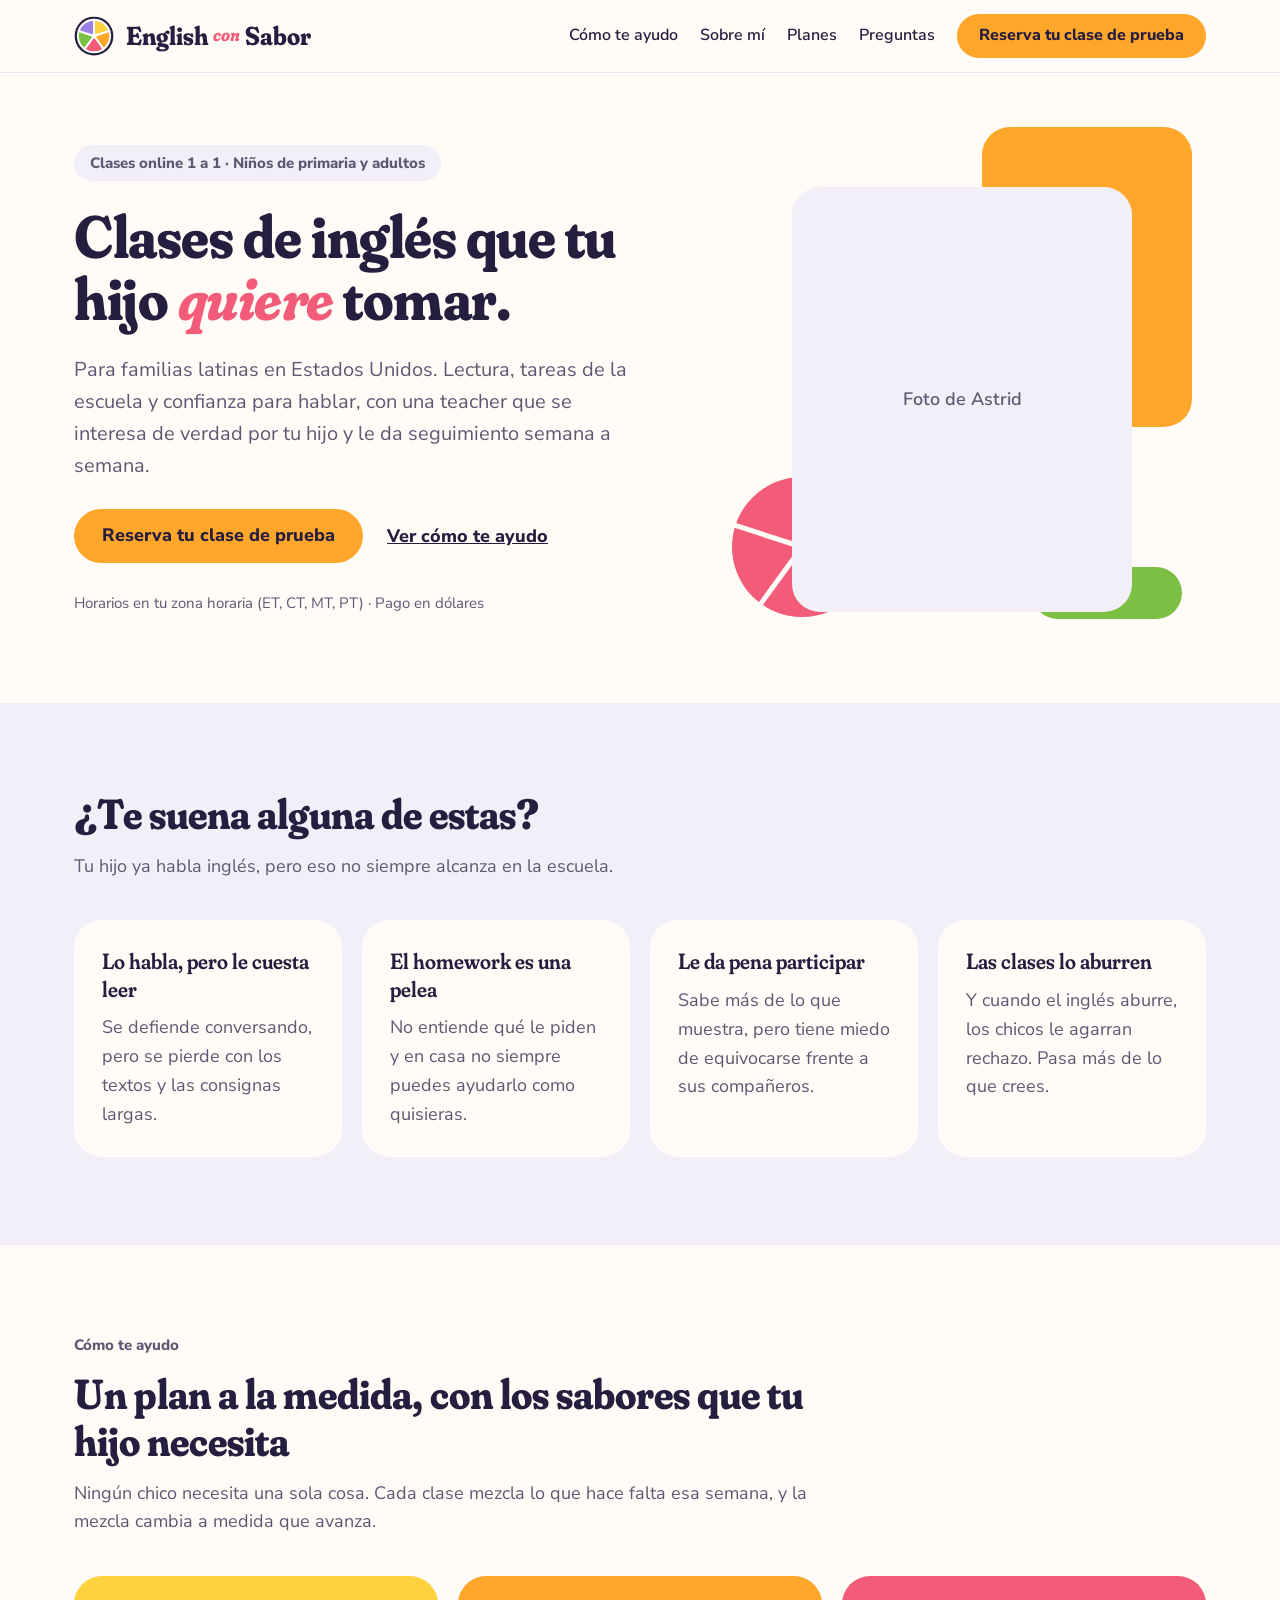
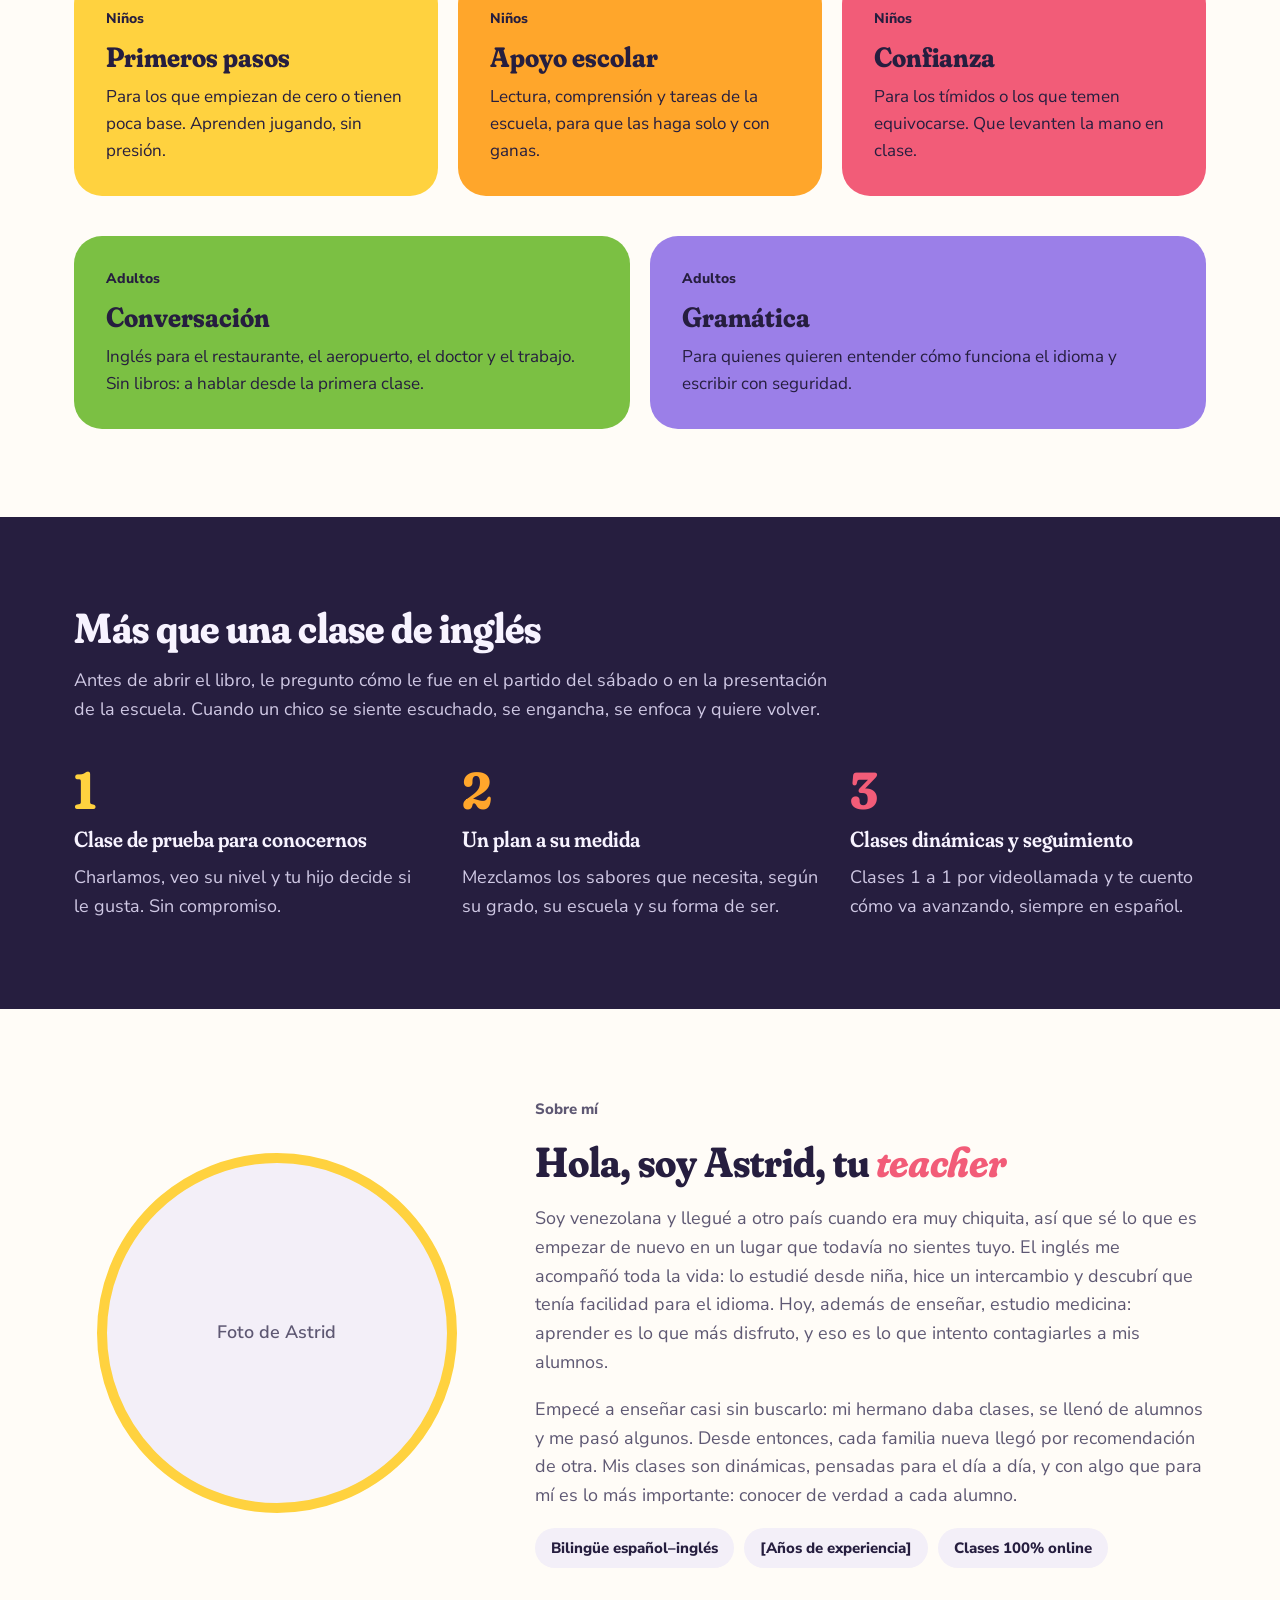
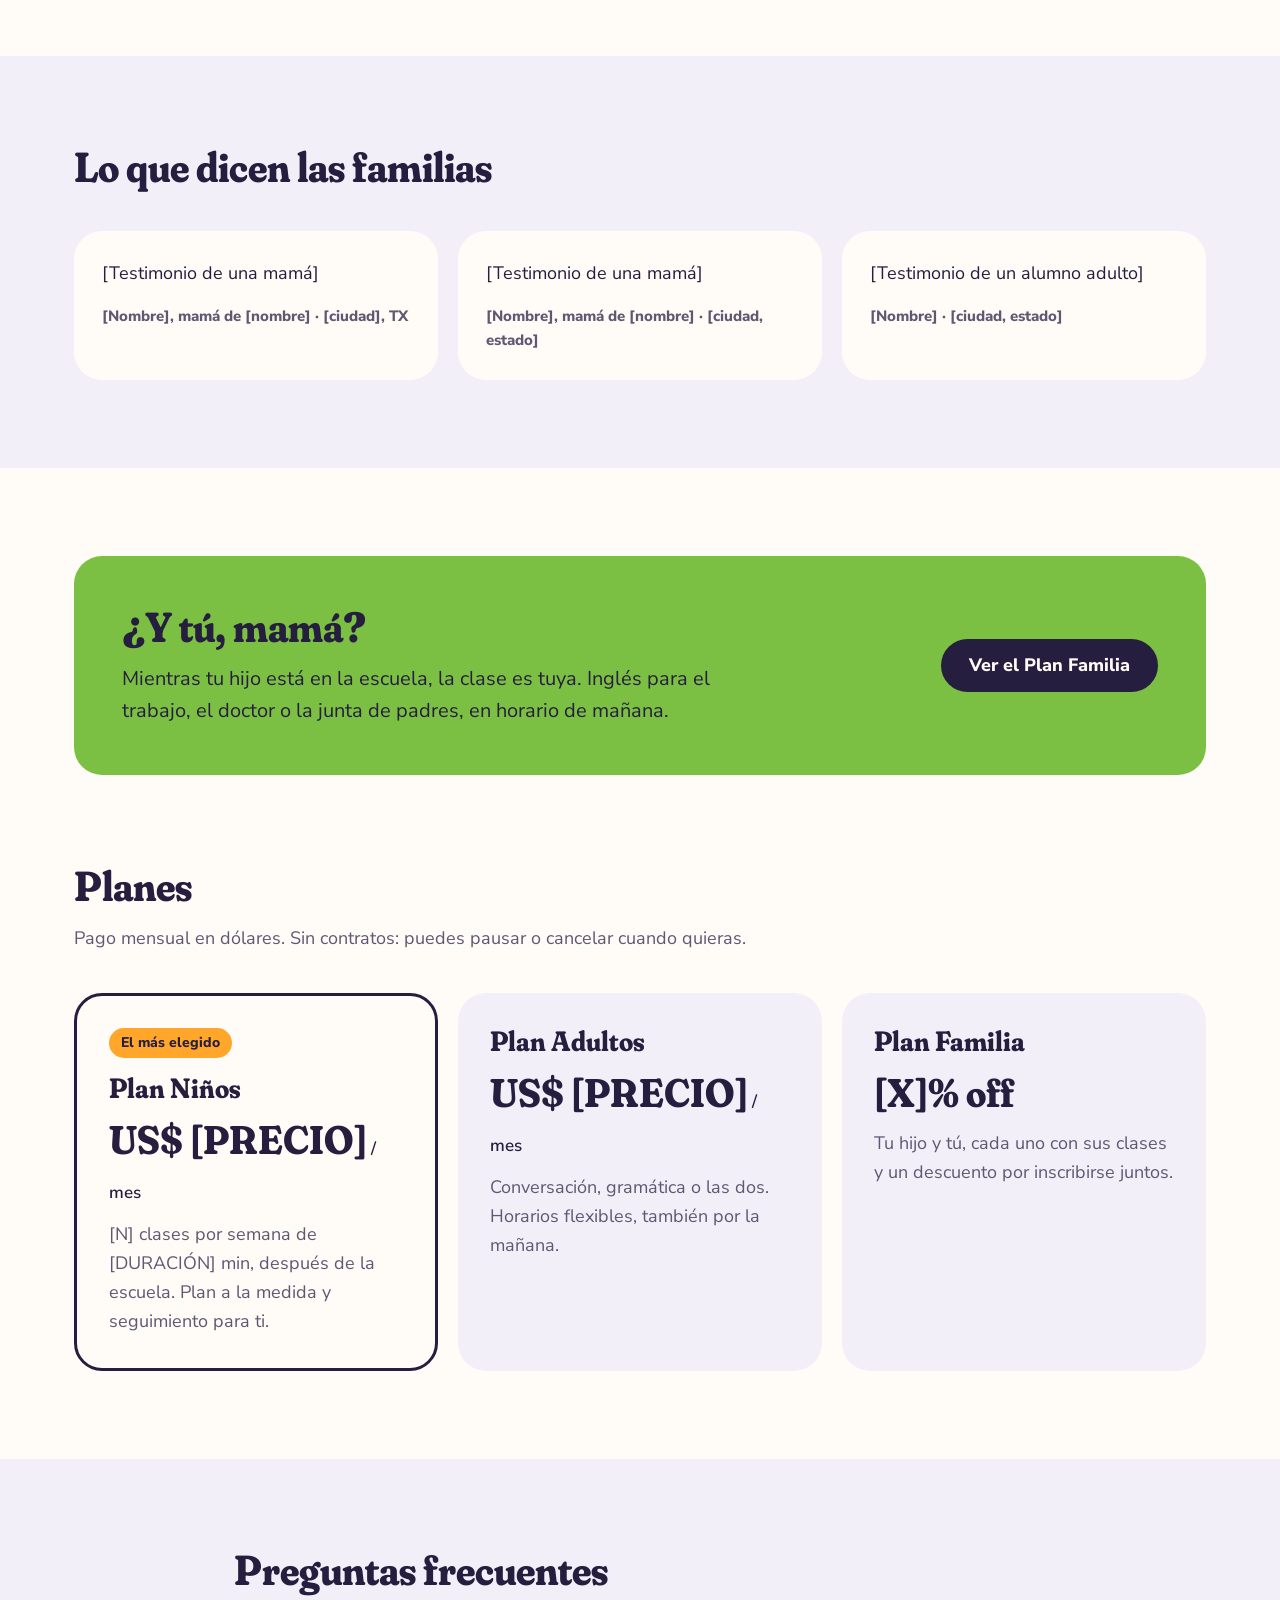
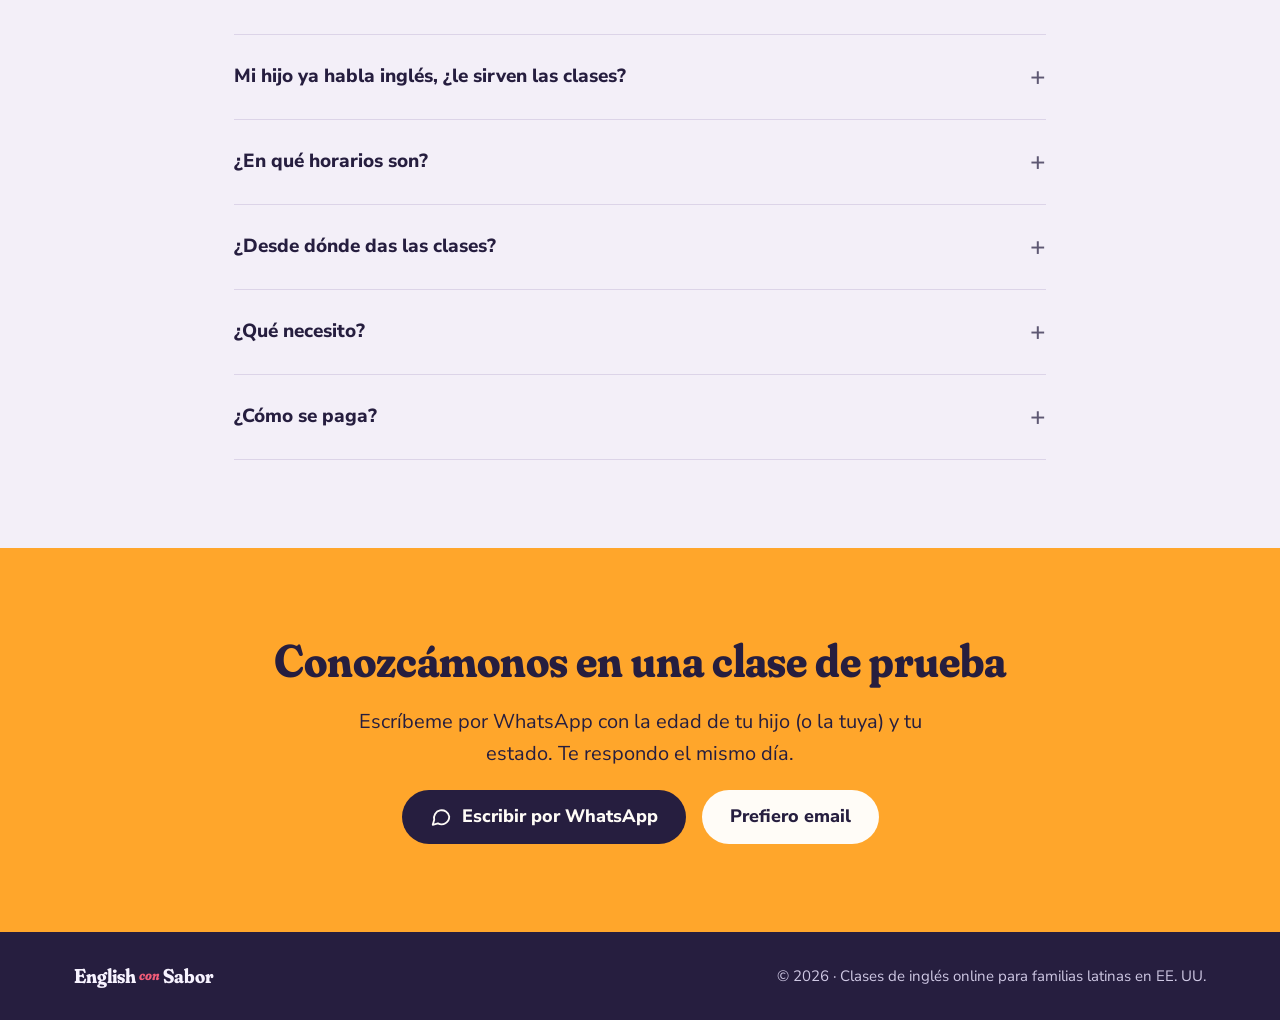
==== public/index.html @ 2dd6c338 "Mover el sitio a public/ y agregar configuración de Cloudflare Workers Co-Authored-By: Claude Opus 5" ====
<!doctype html>
<html lang="es-US">
<head>
<meta charset="utf-8">
<meta name="viewport" content="width=device-width, initial-scale=1">
<title>Clases de inglés online para niños latinos en EE. UU. | English con Sabor</title>
<meta name="description" content="Clases de inglés online 1 a 1 para niños de primaria y adultos latinos en Estados Unidos. Apoyo escolar, lectura y confianza, en tu zona horaria. Clase de prueba.">
<!-- TODO: cambiar el dominio cuando lo compremos -->
<link rel="canonical" href="https://englishconsabor.com/">
<meta name="theme-color" content="#FFA62B">
<link rel="icon" href="/img/rodaja.svg" type="image/svg+xml">

<!-- Cómo se ve el link al compartirlo (WhatsApp, Facebook) -->
<meta property="og:type" content="website">
<meta property="og:locale" content="es_US">
<meta property="og:site_name" content="English con Sabor">
<meta property="og:title" content="English con Sabor — Clases de inglés que tu hijo quiere tomar">
<meta property="og:description" content="Clases online 1 a 1 para familias latinas en Estados Unidos. Apoyo escolar, lectura y confianza para hablar.">
<meta property="og:url" content="https://englishconsabor.com/">
<!-- TODO: crear og-image.jpg (1200x630) cuando estén las fotos -->
<meta property="og:image" content="https://englishconsabor.com/img/og-image.jpg">
<meta name="twitter:card" content="summary_large_image">

<link rel="preconnect" href="https://fonts.googleapis.com">
<link rel="preconnect" href="https://fonts.gstatic.com" crossorigin>
<link href="https://fonts.googleapis.com/css2?family=Fraunces:ital,opsz,wght,SOFT@0,9..144,600..700,100;1,9..144,600..700,100&family=Nunito+Sans:wght@400;600;800&display=swap" rel="stylesheet">
<link rel="stylesheet" href="/styles.css">

<script type="application/ld+json">
{
  "@context": "https://schema.org",
  "@graph": [
    {
      "@type": "EducationalOrganization",
      "@id": "https://englishconsabor.com/#org",
      "name": "English con Sabor",
      "url": "https://englishconsabor.com/",
      "logo": "https://englishconsabor.com/img/rodaja.svg",
      "description": "Clases de inglés online 1 a 1 para niños de primaria y adultos latinos en Estados Unidos.",
      "areaServed": {"@type": "Country", "name": "United States"},
      "availableLanguage": ["es", "en"],
      "founder": {"@id": "https://englishconsabor.com/#astrid"},
      "makesOffer": [
        {"@type": "Offer", "itemOffered": {"@type": "Service", "name": "Clases de inglés online para niños", "description": "Primeros pasos, apoyo escolar y confianza para niños de primaria."}},
        {"@type": "Offer", "itemOffered": {"@type": "Service", "name": "Clases de inglés online para adultos", "description": "Conversación para situaciones reales y gramática."}}
      ]
    },
    {
      "@type": "Person",
      "@id": "https://englishconsabor.com/#astrid",
      "name": "Astrid",
      "jobTitle": "Profesora de inglés",
      "worksFor": {"@id": "https://englishconsabor.com/#org"},
      "knowsLanguage": ["es", "en"]
    },
    {
      "@type": "FAQPage",
      "mainEntity": [
        {"@type": "Question", "name": "Mi hijo ya habla inglés, ¿le sirven las clases?", "acceptedAnswer": {"@type": "Answer", "text": "Sí, y es el caso más común. Trabajamos lectura, comprensión y las tareas de la escuela, que es donde más se nota la diferencia."}},
        {"@type": "Question", "name": "¿En qué horarios son las clases?", "acceptedAnswer": {"@type": "Answer", "text": "Los niños, después de la escuela. Los adultos, también por la mañana. Siempre en tu zona horaria de Estados Unidos."}},
        {"@type": "Question", "name": "¿Desde dónde das las clases?", "acceptedAnswer": {"@type": "Answer", "text": "Las clases son online, por videollamada, con alumnos en varios estados, sobre todo en Texas."}},
        {"@type": "Question", "name": "¿Qué necesito para las clases?", "acceptedAnswer": {"@type": "Answer", "text": "Una computadora o tablet con cámara y buena conexión a internet."}},
        {"@type": "Question", "name": "¿Cómo se paga?", "acceptedAnswer": {"@type": "Answer", "text": "En dólares, a mes adelantado."}}
      ]
    }
  ]
}
</script>
</head>
<body>

<header class="site-header">
  <nav class="nav wrap" aria-label="Principal">
    <a href="#inicio" class="brand" aria-label="English con Sabor, inicio">
      <img src="/img/rodaja.svg" width="40" height="40" alt="">
      <span class="wordmark">English <em>con</em> Sabor</span>
    </a>
    <div class="nav-links">
      <a href="#sabores">Cómo te ayudo</a>
      <a href="#sobre-mi">Sobre mí</a>
      <a href="#planes">Planes</a>
      <a href="#preguntas">Preguntas</a>
      <a href="#reservar" class="btn btn-mango btn-sm">Reserva tu clase de prueba</a>
    </div>
  </nav>
</header>

<main>

<!-- HERO -->
<section id="inicio" class="hero">
  <div class="wrap hero-grid">
    <div class="hero-text">
      <p class="pill">Clases online 1 a 1 · Niños de primaria y adultos</p>
      <h1 class="display">Clases de inglés que tu hijo <em>quiere</em> tomar.</h1>
      <p class="lead">Para familias latinas en Estados Unidos. Lectura, tareas de la escuela y confianza para hablar, con una teacher que se interesa de verdad por tu hijo y le da seguimiento semana a semana.</p>
      <div class="actions">
        <a href="#reservar" class="btn btn-mango">Reserva tu clase de prueba</a>
        <a href="#sabores" class="link-strong">Ver cómo te ayudo</a>
      </div>
      <p class="small muted">Horarios en tu zona horaria (ET, CT, MT, PT) · Pago en dólares</p>
    </div>
    <div class="hero-art">
      <svg class="hero-shapes" viewBox="0 0 460 520" aria-hidden="true">
        <rect x="250" y="0" width="210" height="300" rx="28" fill="#FFA62B"/>
        <circle cx="70" cy="420" r="70" fill="#F25C78"/>
        <path d="M70 420V350M70 420L136.6 398.4M70 420L111.1 476.6M70 420L28.9 476.6M70 420L3.4 398.4" stroke="#FFFCF7" stroke-width="5" stroke-linecap="round"/>
        <rect x="300" y="440" width="150" height="52" rx="26" fill="#7BC043"/>
      </svg>
      <!-- TODO FOTO: reemplazar este div por
           <img class="hero-photo" src="/img/astrid-hero.jpg" width="680" height="850" alt="Astrid, profesora de inglés de English con Sabor, dando clase online"> -->
      <div class="hero-photo placeholder">Foto de Astrid</div>
    </div>
  </div>
</section>

<!-- PROBLEMAS -->
<section class="section bg-nube">
  <div class="wrap stack-lg">
    <div class="intro">
      <h2 class="h2">¿Te suena alguna de estas?</h2>
      <p class="muted">Tu hijo ya habla inglés, pero eso no siempre alcanza en la escuela.</p>
    </div>
    <div class="cards">
      <article class="card">
        <h3 class="h3">Lo habla, pero le cuesta leer</h3>
        <p class="muted">Se defiende conversando, pero se pierde con los textos y las consignas largas.</p>
      </article>
      <article class="card">
        <h3 class="h3">El homework es una pelea</h3>
        <p class="muted">No entiende qué le piden y en casa no siempre puedes ayudarlo como quisieras.</p>
      </article>
      <article class="card">
        <h3 class="h3">Le da pena participar</h3>
        <p class="muted">Sabe más de lo que muestra, pero tiene miedo de equivocarse frente a sus compañeros.</p>
      </article>
      <article class="card">
        <h3 class="h3">Las clases lo aburren</h3>
        <p class="muted">Y cuando el inglés aburre, los chicos le agarran rechazo. Pasa más de lo que crees.</p>
      </article>
    </div>
  </div>
</section>

<!-- SABORES -->
<section id="sabores" class="section">
  <div class="wrap stack-lg">
    <div class="intro">
      <p class="eyebrow">Cómo te ayudo</p>
      <h2 class="h2">Un plan a la medida, con los sabores que tu hijo necesita</h2>
      <p class="muted">Ningún chico necesita una sola cosa. Cada clase mezcla lo que hace falta esa semana, y la mezcla cambia a medida que avanza.</p>
    </div>
    <div class="cards">
      <article class="sabor bg-maracuya">
        <p class="label">Niños</p>
        <h3 class="h3-lg">Primeros pasos</h3>
        <p>Para los que empiezan de cero o tienen poca base. Aprenden jugando, sin presión.</p>
      </article>
      <article class="sabor bg-mango">
        <p class="label">Niños</p>
        <h3 class="h3-lg">Apoyo escolar</h3>
        <p>Lectura, comprensión y tareas de la escuela, para que las haga solo y con ganas.</p>
      </article>
      <article class="sabor bg-frutilla">
        <p class="label">Niños</p>
        <h3 class="h3-lg">Confianza</h3>
        <p>Para los tímidos o los que temen equivocarse. Que levanten la mano en clase.</p>
      </article>
    </div>
    <div class="cards cards-wide">
      <article class="sabor bg-lima">
        <p class="label">Adultos</p>
        <h3 class="h3-lg">Conversación</h3>
        <p>Inglés para el restaurante, el aeropuerto, el doctor y el trabajo. Sin libros: a hablar desde la primera clase.</p>
      </article>
      <article class="sabor bg-mora">
        <p class="label">Adultos</p>
        <h3 class="h3-lg">Gramática</h3>
        <p>Para quienes quieren entender cómo funciona el idioma y escribir con seguridad.</p>
      </article>
    </div>
  </div>
</section>

<!-- VÍNCULO Y PASOS -->
<section class="section bg-tinta">
  <div class="wrap stack-lg">
    <div class="intro">
      <h2 class="h2">Más que una clase de inglés</h2>
      <p class="on-dark-muted">Antes de abrir el libro, le pregunto cómo le fue en el partido del sábado o en la presentación de la escuela. Cuando un chico se siente escuchado, se engancha, se enfoca y quiere volver.</p>
    </div>
    <ol class="steps">
      <li>
        <span class="step-num c-maracuya">1</span>
        <h3 class="h3">Clase de prueba para conocernos</h3>
        <p class="on-dark-muted">Charlamos, veo su nivel y tu hijo decide si le gusta. Sin compromiso.</p>
      </li>
      <li>
        <span class="step-num c-mango">2</span>
        <h3 class="h3">Un plan a su medida</h3>
        <p class="on-dark-muted">Mezclamos los sabores que necesita, según su grado, su escuela y su forma de ser.</p>
      </li>
      <li>
        <span class="step-num c-frutilla">3</span>
        <h3 class="h3">Clases dinámicas y seguimiento</h3>
        <p class="on-dark-muted">Clases 1 a 1 por videollamada y te cuento cómo va avanzando, siempre en español.</p>
      </li>
    </ol>
  </div>
</section>

<!-- SOBRE MÍ -->
<section id="sobre-mi" class="section">
  <div class="wrap about">
    <div class="about-photo-wrap">
      <!-- TODO FOTO: reemplazar este div por
           <img class="about-photo" src="/img/astrid.jpg" width="720" height="720" alt="Astrid, profesora de inglés"> -->
      <div class="about-photo placeholder">Foto de Astrid</div>
    </div>
    <div class="about-text stack">
      <p class="eyebrow">Sobre mí</p>
      <h2 class="h2">Hola, soy Astrid, tu <em>teacher</em></h2>
      <p class="muted">Soy venezolana y llegué a otro país cuando era muy chiquita, así que sé lo que es empezar de nuevo en un lugar que todavía no sientes tuyo. El inglés me acompañó toda la vida: lo estudié desde niña, hice un intercambio y descubrí que tenía facilidad para el idioma. Hoy, además de enseñar, estudio medicina: aprender es lo que más disfruto, y eso es lo que intento contagiarles a mis alumnos.</p>
      <p class="muted">Empecé a enseñar casi sin buscarlo: mi hermano daba clases, se llenó de alumnos y me pasó algunos. Desde entonces, cada familia nueva llegó por recomendación de otra. Mis clases son dinámicas, pensadas para el día a día, y con algo que para mí es lo más importante: conocer de verdad a cada alumno.</p>
      <ul class="chips">
        <li>Bilingüe español–inglés</li>
        <li><!-- TODO --> [Años de experiencia]</li>
        <li>Clases 100% online</li>
      </ul>
    </div>
  </div>
</section>

<!-- TESTIMONIOS -->
<section class="section bg-nube">
  <div class="wrap stack-lg">
    <h2 class="h2">Lo que dicen las familias</h2>
    <div class="cards">
      <!-- TODO TESTIMONIOS: reemplazar con los textos reales (con permiso de cada familia) -->
      <figure class="card quote">
        <blockquote>[Testimonio de una mamá]</blockquote>
        <figcaption>[Nombre], mamá de [nombre] · [ciudad], TX</figcaption>
      </figure>
      <figure class="card quote">
        <blockquote>[Testimonio de una mamá]</blockquote>
        <figcaption>[Nombre], mamá de [nombre] · [ciudad, estado]</figcaption>
      </figure>
      <figure class="card quote">
        <blockquote>[Testimonio de un alumno adulto]</blockquote>
        <figcaption>[Nombre] · [ciudad, estado]</figcaption>
      </figure>
    </div>
  </div>
</section>

<!-- FAMILIA -->
<section class="section section-tight-bottom">
  <div class="wrap">
    <div class="band bg-lima">
      <div class="stack">
        <h2 class="h2">¿Y tú, mamá?</h2>
        <p class="lead-dark">Mientras tu hijo está en la escuela, la clase es tuya. Inglés para el trabajo, el doctor o la junta de padres, en horario de mañana.</p>
      </div>
      <a href="#planes" class="btn btn-tinta">Ver el Plan Familia</a>
    </div>
  </div>
</section>

<!-- PLANES -->
<section id="planes" class="section">
  <div class="wrap stack-lg">
    <div class="intro">
      <h2 class="h2">Planes</h2>
      <p class="muted">Pago mensual en dólares. Sin contratos: puedes pausar o cancelar cuando quieras.</p>
    </div>
    <div class="cards">
      <article class="plan plan-featured">
        <p class="badge">El más elegido</p>
        <h3 class="h3-lg">Plan Niños</h3>
        <p class="price">US$ [PRECIO]<span> / mes</span></p>
        <p class="muted">[N] clases por semana de [DURACIÓN] min, después de la escuela. Plan a la medida y seguimiento para ti.</p>
      </article>
      <article class="plan">
        <h3 class="h3-lg">Plan Adultos</h3>
        <p class="price">US$ [PRECIO]<span> / mes</span></p>
        <p class="muted">Conversación, gramática o las dos. Horarios flexibles, también por la mañana.</p>
      </article>
      <article class="plan">
        <h3 class="h3-lg">Plan Familia</h3>
        <p class="price">[X]% off</p>
        <p class="muted">Tu hijo y tú, cada uno con sus clases y un descuento por inscribirse juntos.</p>
      </article>
    </div>
  </div>
</section>

<!-- PREGUNTAS -->
<section id="preguntas" class="section bg-nube">
  <div class="wrap-narrow stack-lg">
    <h2 class="h2">Preguntas frecuentes</h2>
    <div class="faq">
      <details>
        <summary>Mi hijo ya habla inglés, ¿le sirven las clases?</summary>
        <p>Sí, y es el caso más común. Trabajamos lectura, comprensión y las tareas de la escuela, que es donde más se nota la diferencia.</p>
      </details>
      <details>
        <summary>¿En qué horarios son?</summary>
        <p>Los niños, después de la escuela. Los adultos, también por la mañana. Siempre en tu zona horaria de Estados Unidos.</p>
      </details>
      <details>
        <summary>¿Desde dónde das las clases?</summary>
        <p>Doy clases online desde [PAÍS], con alumnos en varios estados, sobre todo en Texas. Todo es por videollamada, así que la distancia no se nota.</p>
      </details>
      <details>
        <summary>¿Qué necesito?</summary>
        <p>Una computadora o tablet con cámara y buena conexión. Usamos [Zoom / Google Meet].</p>
      </details>
      <details>
        <summary>¿Cómo se paga?</summary>
        <p>En dólares, a mes adelantado, por [Zelle / PayPal / tarjeta].</p>
      </details>
    </div>
  </div>
</section>

<!-- RESERVAR -->
<section id="reservar" class="section bg-mango">
  <div class="wrap-narrow cta">
    <h2 class="h2-lg">Conozcámonos en una clase de prueba</h2>
    <p class="lead-dark">Escríbeme por WhatsApp con la edad de tu hijo (o la tuya) y tu estado. Te respondo el mismo día.</p>
    <div class="actions actions-center">
      <!-- TODO: número con código de país, sin + ni espacios. Ej: https://wa.me/5491112345678 -->
      <a href="https://wa.me/NUMERO?text=Hola%20Astrid%2C%20quiero%20reservar%20una%20clase%20de%20prueba" class="btn btn-tinta">
        <svg width="22" height="22" viewBox="0 0 24 24" fill="none" stroke="currentColor" stroke-width="2" stroke-linecap="round" stroke-linejoin="round" aria-hidden="true"><path d="M21 11.5a8.4 8.4 0 0 1-12.4 7.4L3 20.5l1.6-5.4A8.4 8.4 0 1 1 21 11.5z"/></svg>
        Escribir por WhatsApp
      </a>
      <!-- TODO: email -->
      <a href="mailto:EMAIL" class="btn btn-leche">Prefiero email</a>
    </div>
  </div>
</section>

</main>

<footer class="site-footer">
  <div class="wrap footer-row">
    <span class="wordmark wordmark-light">English <em>con</em> Sabor</span>
    <span>© 2026 · Clases de inglés online para familias latinas en EE. UU.</span>
  </div>
</footer>

</body>
</html>
---- styles.css ----
/* English con Sabor — estilos. Colores y tipografías del manual de marca. */
:root {
  --leche: #FFFCF7;
  --nube: #F3EFF8;
  --tinta: #261E3F;
  --tinta-suave: #5E5873;
  --on-dark-muted: #CFC8E4;
  --mango: #FFA62B;
  --frutilla: #F25C78;
  --maracuya: #FFD23F;
  --lima: #7BC043;
  --mora: #9B7FE8;
  --linea: #DCD4E8;
  --radius-lg: 28px;
  --display: "Fraunces", Georgia, serif;
  --sans: "Nunito Sans", system-ui, sans-serif;
}

*, *::before, *::after { box-sizing: border-box; }
html { scroll-behavior: smooth; }
body {
  margin: 0;
  background: var(--leche);
  color: var(--tinta);
  font-family: var(--sans);
  font-size: 18px;
  line-height: 1.6;
  -webkit-font-smoothing: antialiased;
}
img { max-width: 100%; display: block; }
a { color: var(--tinta); }
a:hover { color: var(--tinta-suave); }
:focus-visible { outline: 3px solid var(--mora); outline-offset: 3px; border-radius: 6px; }
p, h1, h2, h3 { margin: 0; }

/* Layout */
.wrap { max-width: 1180px; margin: 0 auto; padding: 0 24px; }
.wrap-narrow { max-width: 860px; margin: 0 auto; padding: 0 24px; }
.section { padding: 88px 0; }
.section-tight-bottom { padding-bottom: 0; }
.stack { display: flex; flex-direction: column; gap: 18px; }
.stack-lg { display: flex; flex-direction: column; gap: 40px; }
.intro { max-width: 760px; display: flex; flex-direction: column; gap: 14px; }
.cards { display: flex; flex-wrap: wrap; gap: 20px; }
.cards > * { flex: 1 1 260px; }
.cards-wide > * { flex: 1 1 420px; }

/* Fondos */
.bg-nube { background: var(--nube); }
.bg-tinta { background: var(--tinta); color: #F7F3FF; }
.bg-mango { background: var(--mango); }
.bg-frutilla { background: var(--frutilla); }
.bg-maracuya { background: var(--maracuya); }
.bg-lima { background: var(--lima); }
.bg-mora { background: var(--mora); }
.c-maracuya { color: var(--maracuya); }
.c-mango { color: var(--mango); }
.c-frutilla { color: var(--frutilla); }

/* Tipografía */
.display, .h2, .h2-lg, .h3, .h3-lg, .wordmark, .price, .step-num {
  font-family: var(--display);
  font-variation-settings: "SOFT" 100, "opsz" 144;
}
.display { font-weight: 700; font-size: clamp(40px, 6vw, 60px); line-height: 1.04; letter-spacing: -0.5px; }
.display em, .h2 em, .wordmark em { font-style: italic; color: var(--frutilla); }
.h2 { font-weight: 700; font-size: clamp(32px, 4vw, 42px); line-height: 1.12; }
.h2-lg { font-weight: 700; font-size: clamp(34px, 4.5vw, 46px); line-height: 1.1; }
.h3 { font-weight: 600; font-size: 22px; line-height: 1.25; }
.h3-lg { font-weight: 700; font-size: 28px; line-height: 1.15; }
.lead { font-size: 20px; color: var(--tinta-suave); max-width: 560px; }
.lead-dark { font-size: 20px; max-width: 600px; }
.muted { color: var(--tinta-suave); }
.on-dark-muted { color: var(--on-dark-muted); }
.small { font-size: 15px; }
.eyebrow { font-weight: 800; font-size: 15px; color: var(--tinta-suave); }
.label { font-weight: 800; font-size: 14px; }

/* Header */
.site-header { border-bottom: 1px solid #ECE6F2; background: var(--leche); }
.nav { display: flex; flex-wrap: wrap; align-items: center; justify-content: space-between; gap: 16px; padding-top: 14px; padding-bottom: 14px; }
.brand { display: inline-flex; align-items: center; gap: 12px; text-decoration: none; }
.wordmark { font-weight: 700; font-size: 26px; line-height: 1; white-space: nowrap; }
.wordmark em { font-size: 0.7em; position: relative; top: -0.22em; }
.wordmark-light { color: #F7F3FF; font-size: 20px; }
.nav-links { display: flex; flex-wrap: wrap; align-items: center; gap: 22px; font-weight: 600; font-size: 16px; }
.nav-links a:not(.btn) { text-decoration: none; }

/* Botones */
.btn {
  display: inline-flex; align-items: center; gap: 10px;
  min-height: 44px; padding: 16px 28px; border-radius: 999px;
  font-weight: 800; font-size: 18px; text-decoration: none; line-height: 1.2;
}
.btn-sm { padding: 12px 22px; font-size: 16px; }
.btn-mango { background: var(--mango); color: var(--tinta); }
.btn-tinta { background: var(--tinta); color: var(--leche); }
.btn-leche { background: var(--leche); color: var(--tinta); }
.btn:hover { filter: brightness(0.95); color: inherit; }
.btn-tinta:hover { color: var(--leche); }
.link-strong { font-weight: 800; font-size: 18px; padding: 16px 8px; }
.actions { display: flex; flex-wrap: wrap; gap: 16px; align-items: center; }
.actions-center { justify-content: center; }

/* Hero */
.hero { overflow: hidden; }
.hero-grid { display: flex; flex-wrap: wrap; align-items: center; gap: 56px; padding-top: 72px; padding-bottom: 88px; }
.hero-text { flex: 1 1 500px; min-width: 0; display: flex; flex-direction: column; gap: 24px; }
.pill { align-self: flex-start; background: var(--nube); border-radius: 999px; padding: 6px 16px; font-size: 15px; font-weight: 800; color: var(--tinta-suave); }
.hero-art { flex: 1 1 400px; min-width: 0; position: relative; display: flex; justify-content: center; }
.hero-shapes { position: absolute; top: -20px; width: 460px; max-width: 100%; height: auto; }
.hero-photo { position: relative; width: 340px; max-width: 100%; aspect-ratio: 4 / 5; border-radius: var(--radius-lg); margin-top: 40px; object-fit: cover; }

/* Placeholder de foto (se borra cuando estén las fotos) */
.placeholder { background: var(--nube); display: flex; align-items: center; justify-content: center; text-align: center; color: var(--tinta-suave); font-weight: 600; }

/* Tarjetas */
.card { background: var(--leche); border-radius: var(--radius-lg); padding: 28px; display: flex; flex-direction: column; gap: 10px; }
.bg-nube .card { background: var(--leche); }
.sabor { border-radius: var(--radius-lg); padding: 32px; display: flex; flex-direction: column; gap: 10px; color: var(--tinta); }
.sabor p:last-child { font-size: 17px; }

/* Pasos */
.steps { list-style: none; margin: 0; padding: 0; display: flex; flex-wrap: wrap; gap: 32px; }
.steps li { flex: 1 1 260px; display: flex; flex-direction: column; gap: 10px; }
.step-num { font-size: 52px; font-weight: 700; line-height: 1; }

/* Sobre mí */
.about { display: flex; flex-wrap: wrap; gap: 56px; align-items: center; }
.about-photo-wrap { flex: 1 1 320px; min-width: 0; display: flex; justify-content: center; }
.about-photo { width: 360px; max-width: 100%; aspect-ratio: 1 / 1; border-radius: 50%; border: 10px solid var(--maracuya); object-fit: cover; }
.about-text { flex: 2 1 500px; min-width: 0; }
.chips { list-style: none; margin: 0; padding: 0; display: flex; flex-wrap: wrap; gap: 10px; }
.chips li { background: var(--nube); border-radius: 999px; padding: 8px 16px; font-size: 15px; font-weight: 800; }

/* Testimonios */
.quote { margin: 0; gap: 16px; }
.quote blockquote { margin: 0; font-size: 18px; }
.quote figcaption { font-size: 15px; font-weight: 800; color: var(--tinta-suave); }

/* Franja familia */
.band { border-radius: var(--radius-lg); padding: 48px; display: flex; flex-wrap: wrap; gap: 32px; align-items: center; justify-content: space-between; }
.band .stack { flex: 1 1 460px; min-width: 0; gap: 12px; }

/* Planes */
.plan { background: var(--nube); border-radius: var(--radius-lg); padding: 32px; display: flex; flex-direction: column; gap: 14px; }
.plan-featured { background: var(--leche); border: 3px solid var(--tinta); }
.badge { align-self: flex-start; background: var(--mango); border-radius: 999px; padding: 4px 12px; font-size: 14px; font-weight: 800; }
.price { font-size: 40px; font-weight: 700; line-height: 1.1; }
.price span { font-family: var(--sans); font-size: 17px; font-weight: 600; }

/* Preguntas */
.faq details { border-top: 1px solid var(--linea); padding: 20px 0; }
.faq details:last-child { border-bottom: 1px solid var(--linea); }
.faq summary { cursor: pointer; font-size: 19px; font-weight: 800; list-style: none; display: flex; justify-content: space-between; gap: 16px; min-height: 44px; align-items: center; }
.faq summary::-webkit-details-marker { display: none; }
.faq summary::after { content: "+"; font-size: 26px; font-weight: 600; color: var(--tinta-suave); }
.faq details[open] summary::after { content: "–"; }
.faq details p { margin-top: 8px; color: var(--tinta-suave); font-size: 17px; }

/* Llamado final */
.cta { display: flex; flex-direction: column; align-items: center; gap: 20px; text-align: center; }

/* Footer */
.site-footer { background: var(--tinta); color: var(--on-dark-muted); font-size: 15px; }
.footer-row { display: flex; flex-wrap: wrap; justify-content: space-between; align-items: center; gap: 16px; padding-top: 32px; padding-bottom: 32px; }

/* Celular */
@media (max-width: 720px) {
  body { font-size: 17px; }
  .section { padding: 64px 0; }
  .nav-links a:not(.btn) { display: none; }
  .wordmark { font-size: 22px; }
  .hero-grid { padding-top: 40px; padding-bottom: 64px; gap: 40px; }
  .band { padding: 32px 24px; }
}

@media (prefers-reduced-motion: reduce) {
  html { scroll-behavior: auto; }
}
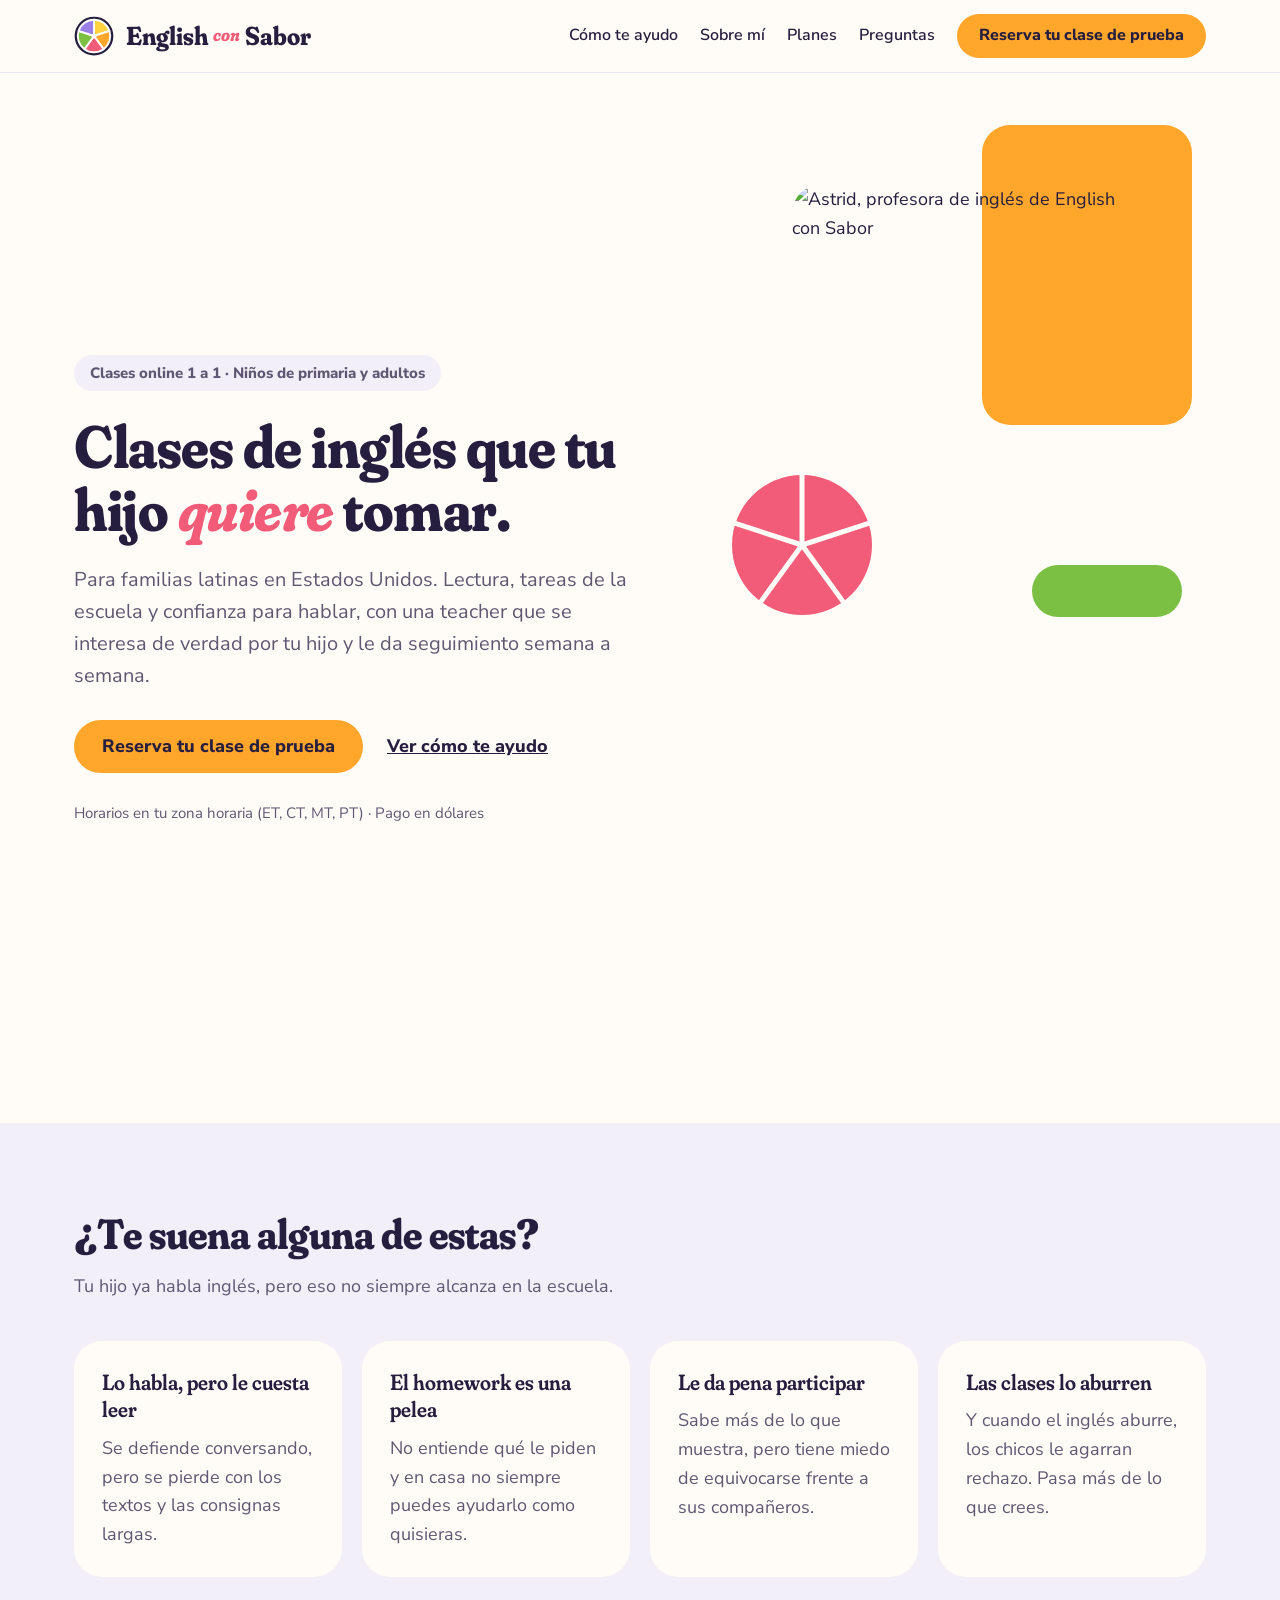
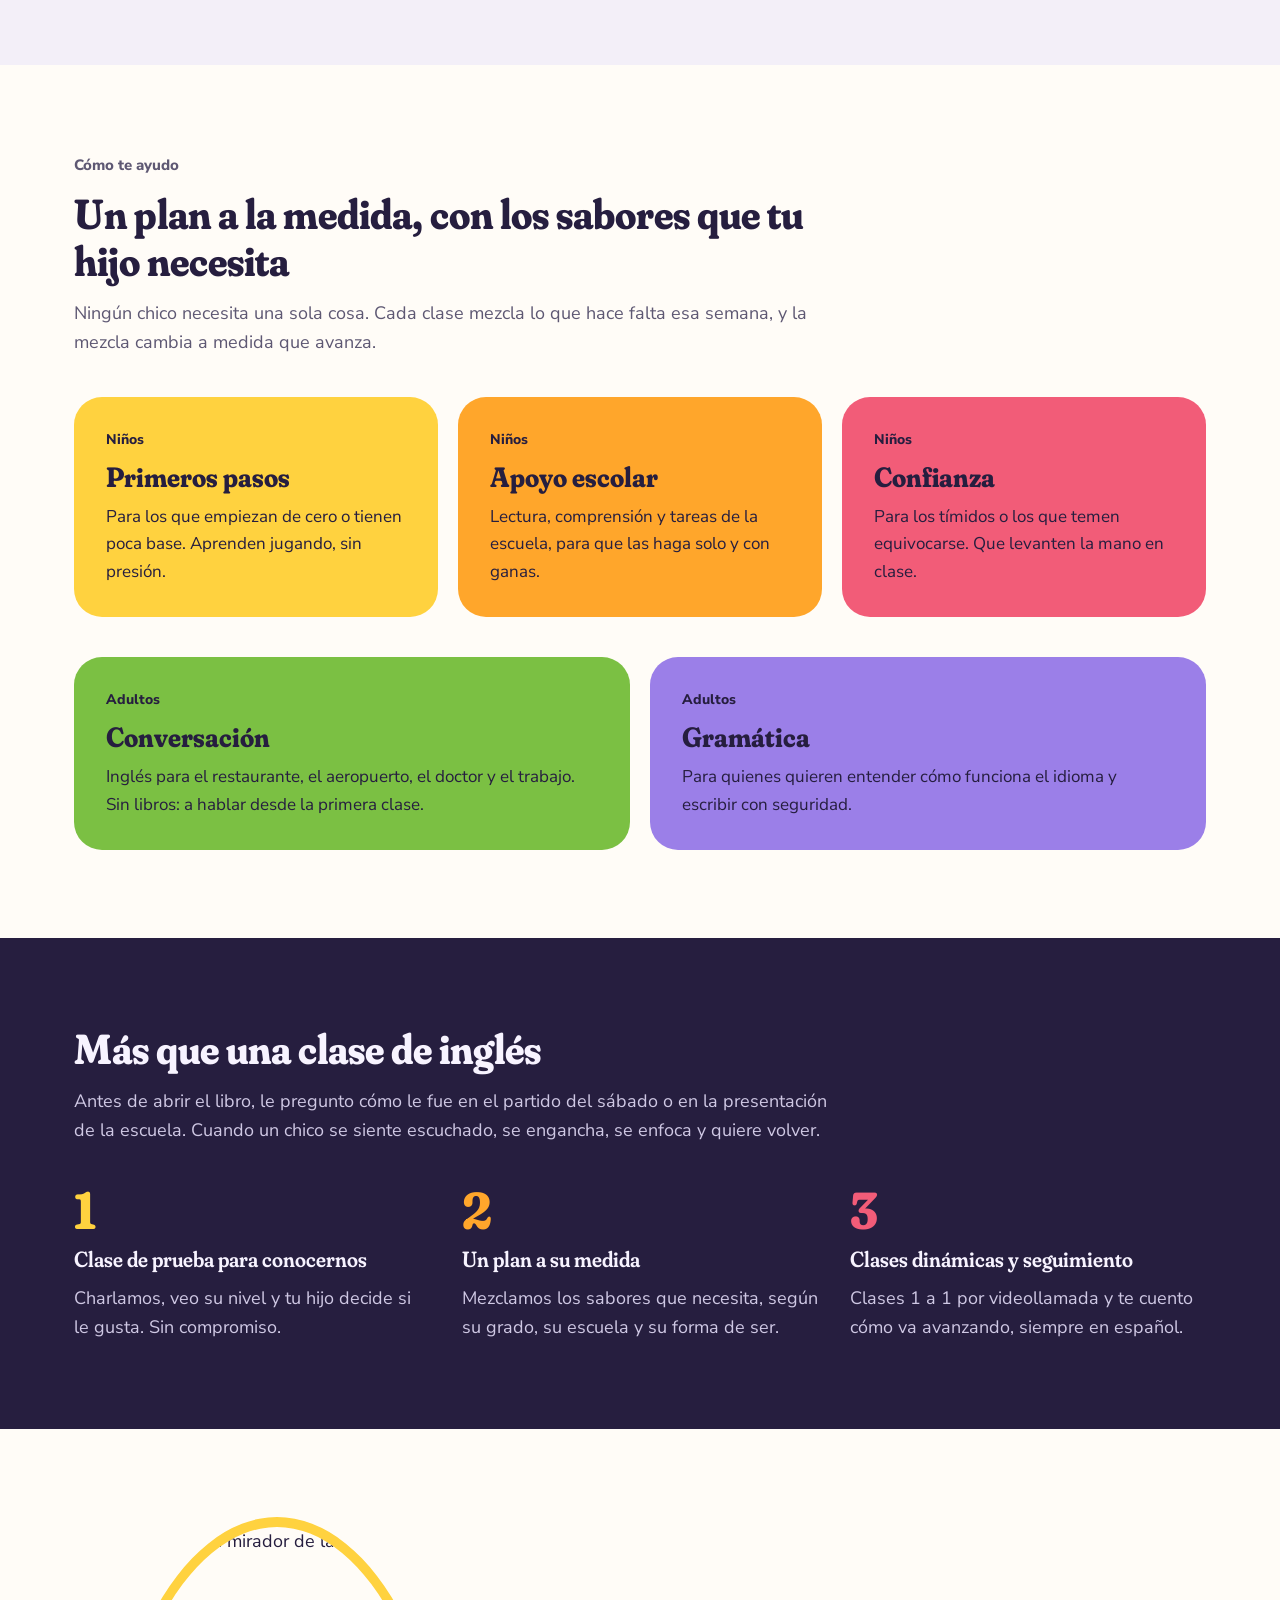
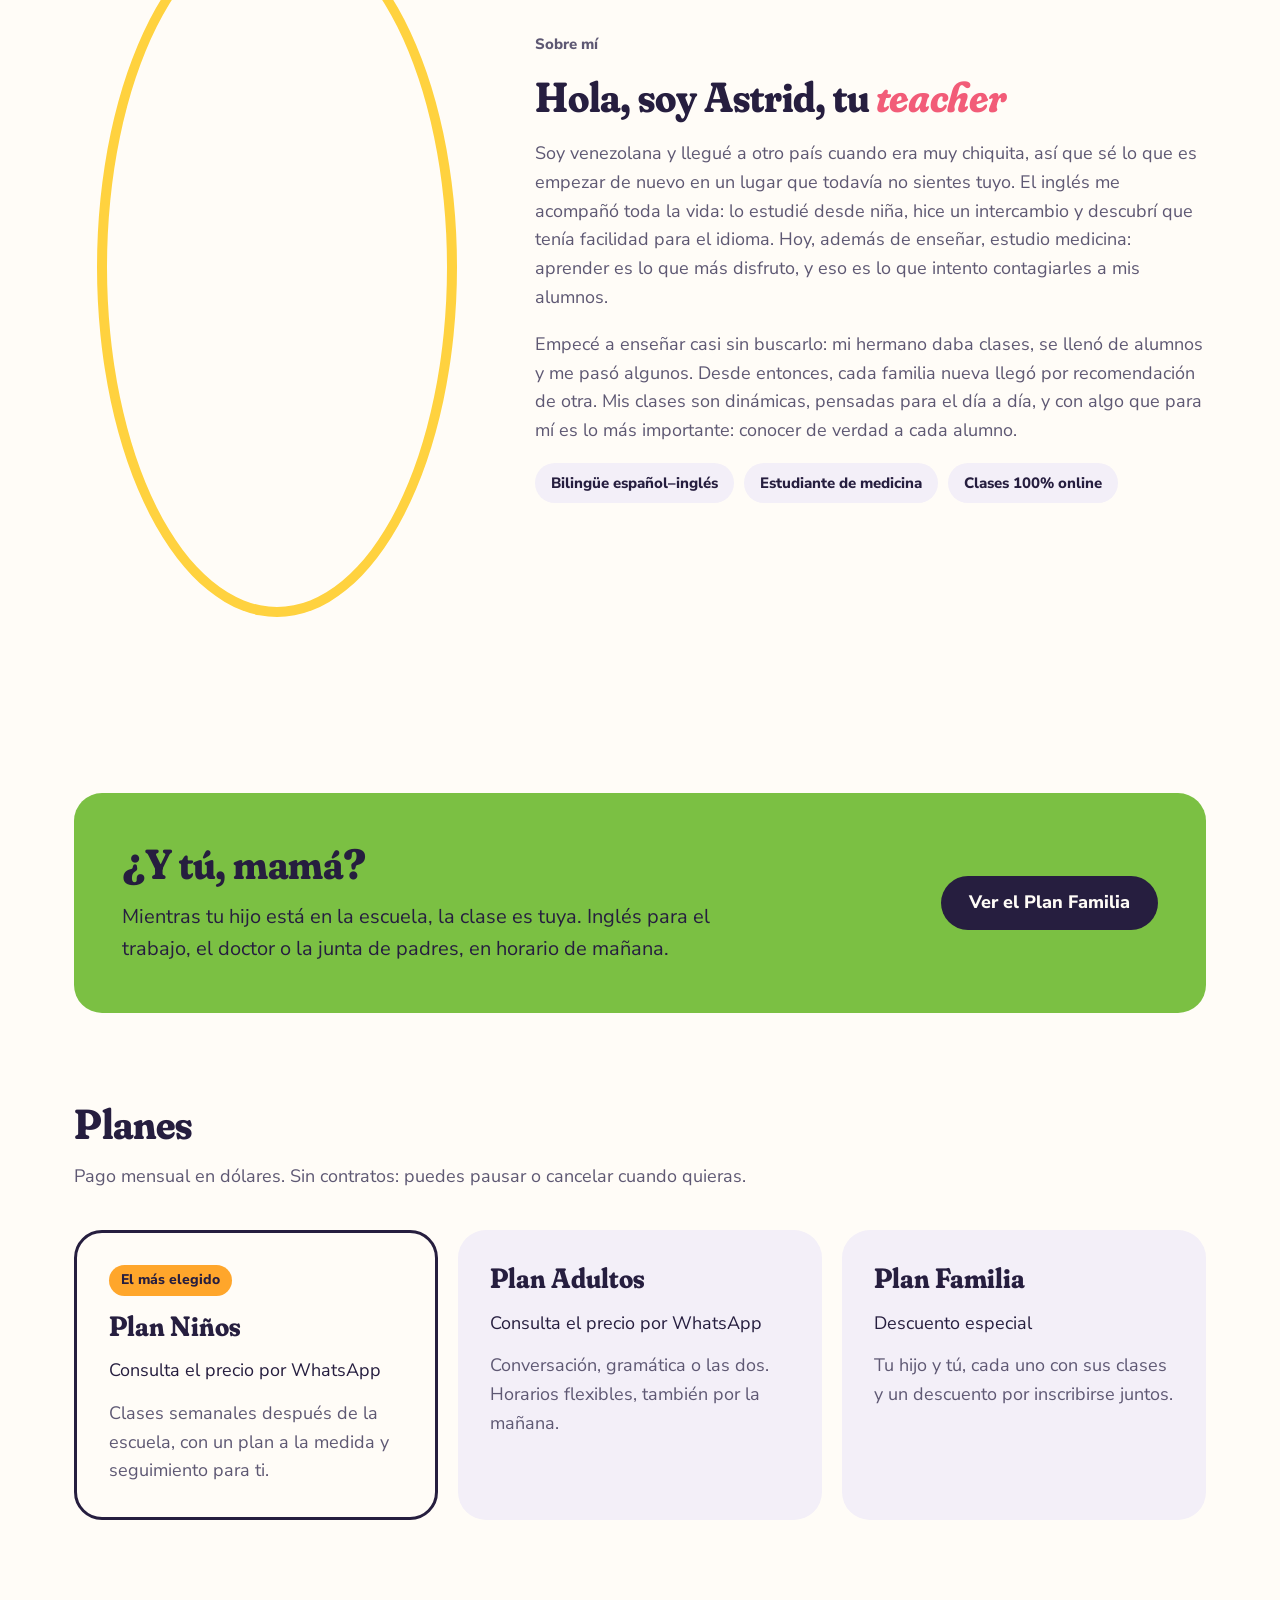
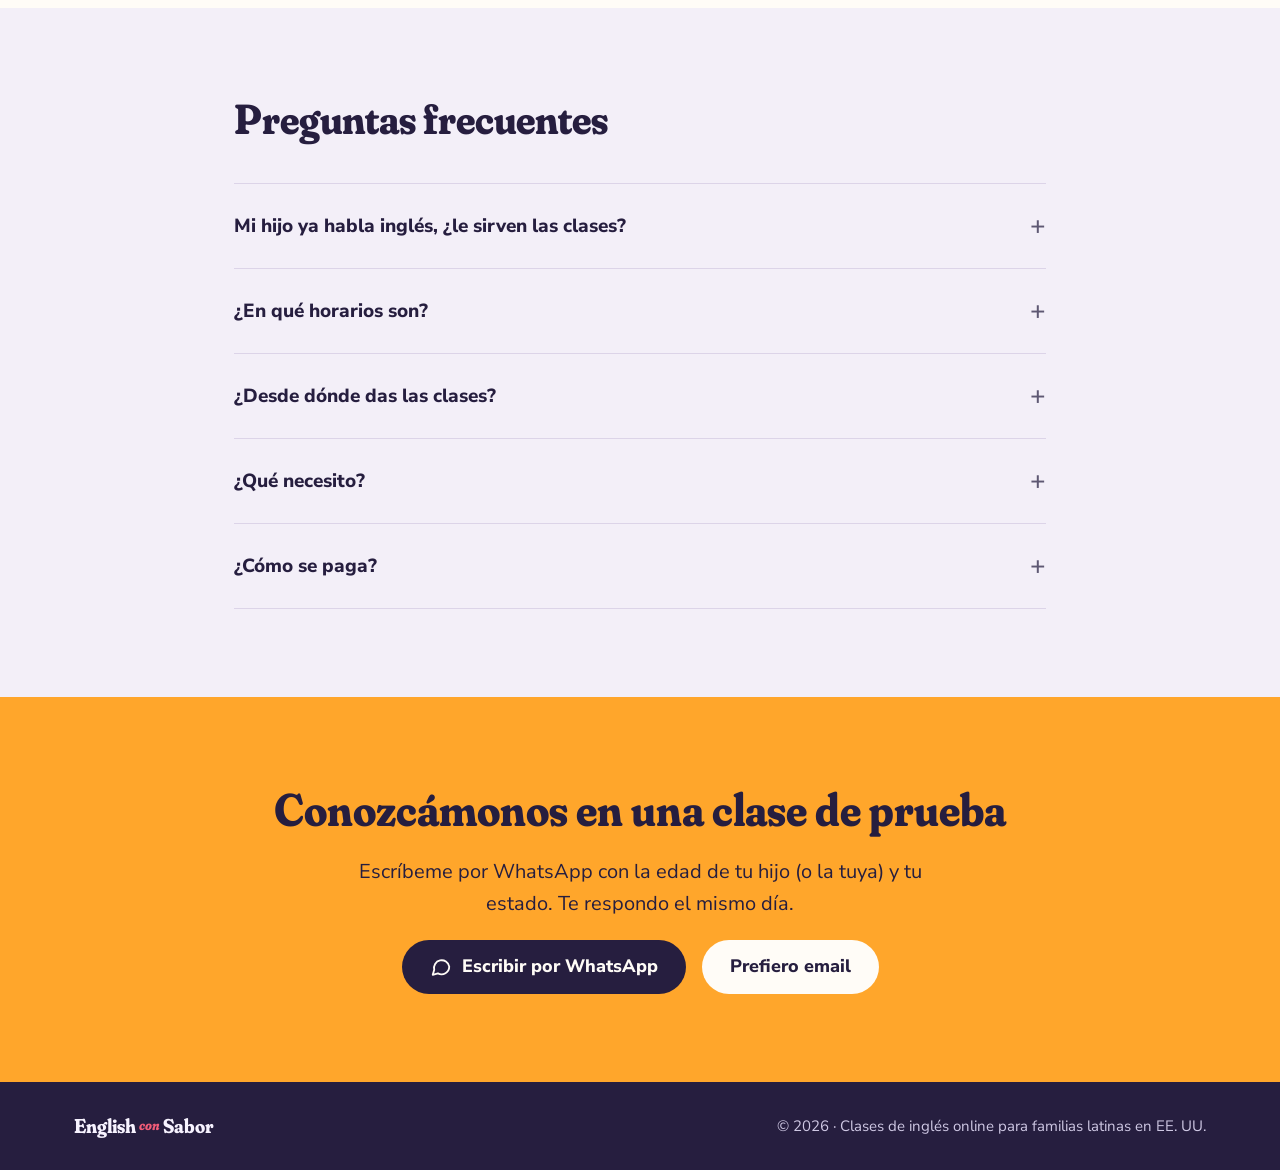
==== commit e8c08c6f: "Agregar fotos de Astrid e imagen para compartir; quitar textos de relleno Co-Authored-By: Claude Opu" ====
--- a/public/index.html
+++ b/public/index.html
@@ -17,8 +17,9 @@
 <meta property="og:title" content="English con Sabor — Clases de inglés que tu hijo quiere tomar">
 <meta property="og:description" content="Clases online 1 a 1 para familias latinas en Estados Unidos. Apoyo escolar, lectura y confianza para hablar.">
 <meta property="og:url" content="https://englishconsabor.com/">
-<!-- TODO: crear og-image.jpg (1200x630) cuando estén las fotos -->
 <meta property="og:image" content="https://englishconsabor.com/img/og-image.jpg">
+<meta property="og:image:width" content="1200">
+<meta property="og:image:height" content="630">
 <meta name="twitter:card" content="summary_large_image">
 
 <link rel="preconnect" href="https://fonts.googleapis.com">
@@ -50,6 +51,7 @@
       "@id": "https://englishconsabor.com/#astrid",
       "name": "Astrid",
       "jobTitle": "Profesora de inglés",
+      "image": "https://englishconsabor.com/img/astrid-hero.jpg",
       "worksFor": {"@id": "https://englishconsabor.com/#org"},
       "knowsLanguage": ["es", "en"]
     },
@@ -107,9 +109,7 @@
         <path d="M70 420V350M70 420L136.6 398.4M70 420L111.1 476.6M70 420L28.9 476.6M70 420L3.4 398.4" stroke="#FFFCF7" stroke-width="5" stroke-linecap="round"/>
         <rect x="300" y="440" width="150" height="52" rx="26" fill="#7BC043"/>
       </svg>
-      <!-- TODO FOTO: reemplazar este div por
-           <img class="hero-photo" src="/img/astrid-hero.jpg" width="680" height="850" alt="Astrid, profesora de inglés de English con Sabor, dando clase online"> -->
-      <div class="hero-photo placeholder">Foto de Astrid</div>
+      <img class="hero-photo" src="/img/astrid-hero.jpg" width="680" height="850" alt="Astrid, profesora de inglés de English con Sabor" fetchpriority="high">
     </div>
   </div>
 </section>
@@ -213,9 +213,7 @@
 <section id="sobre-mi" class="section">
   <div class="wrap about">
     <div class="about-photo-wrap">
-      <!-- TODO FOTO: reemplazar este div por
-           <img class="about-photo" src="/img/astrid.jpg" width="720" height="720" alt="Astrid, profesora de inglés"> -->
-      <div class="about-photo placeholder">Foto de Astrid</div>
+      <img class="about-photo" src="/img/astrid.jpg" width="560" height="700" alt="Astrid en un mirador de la Patagonia" loading="lazy">
     </div>
     <div class="about-text stack">
       <p class="eyebrow">Sobre mí</p>
@@ -224,19 +222,19 @@
       <p class="muted">Empecé a enseñar casi sin buscarlo: mi hermano daba clases, se llenó de alumnos y me pasó algunos. Desde entonces, cada familia nueva llegó por recomendación de otra. Mis clases son dinámicas, pensadas para el día a día, y con algo que para mí es lo más importante: conocer de verdad a cada alumno.</p>
       <ul class="chips">
         <li>Bilingüe español–inglés</li>
-        <li><!-- TODO --> [Años de experiencia]</li>
+        <li>Estudiante de medicina</li>
         <li>Clases 100% online</li>
       </ul>
     </div>
   </div>
 </section>
 
-<!-- TESTIMONIOS -->
+<!-- TESTIMONIOS: oculto hasta tener los textos reales. Para activarlo, quitar este comentario y cambiar <!~~ ~~> por comentarios normales.
 <section class="section bg-nube">
   <div class="wrap stack-lg">
     <h2 class="h2">Lo que dicen las familias</h2>
     <div class="cards">
-      <!-- TODO TESTIMONIOS: reemplazar con los textos reales (con permiso de cada familia) -->
+      <!~~ TODO TESTIMONIOS: reemplazar con los textos reales (con permiso de cada familia) ~~>
       <figure class="card quote">
         <blockquote>[Testimonio de una mamá]</blockquote>
         <figcaption>[Nombre], mamá de [nombre] · [ciudad], TX</figcaption>
@@ -253,6 +251,8 @@
   </div>
 </section>
 
+-->
+
 <!-- FAMILIA -->
 <section class="section section-tight-bottom">
   <div class="wrap">
@@ -277,17 +277,17 @@
       <article class="plan plan-featured">
         <p class="badge">El más elegido</p>
         <h3 class="h3-lg">Plan Niños</h3>
-        <p class="price">US$ [PRECIO]<span> / mes</span></p>
-        <p class="muted">[N] clases por semana de [DURACIÓN] min, después de la escuela. Plan a la medida y seguimiento para ti.</p>
+        <p class="price-ask">Consulta el precio por WhatsApp</p>
+        <p class="muted">Clases semanales después de la escuela, con un plan a la medida y seguimiento para ti.</p>
       </article>
       <article class="plan">
         <h3 class="h3-lg">Plan Adultos</h3>
-        <p class="price">US$ [PRECIO]<span> / mes</span></p>
+        <p class="price-ask">Consulta el precio por WhatsApp</p>
         <p class="muted">Conversación, gramática o las dos. Horarios flexibles, también por la mañana.</p>
       </article>
       <article class="plan">
         <h3 class="h3-lg">Plan Familia</h3>
-        <p class="price">[X]% off</p>
+        <p class="price-ask">Descuento especial</p>
         <p class="muted">Tu hijo y tú, cada uno con sus clases y un descuento por inscribirse juntos.</p>
       </article>
     </div>
@@ -309,15 +309,15 @@
       </details>
       <details>
         <summary>¿Desde dónde das las clases?</summary>
-        <p>Doy clases online desde [PAÍS], con alumnos en varios estados, sobre todo en Texas. Todo es por videollamada, así que la distancia no se nota.</p>
+        <p>Doy clases online desde Argentina, con alumnos en varios estados, sobre todo en Texas. Todo es por videollamada, así que la distancia no se nota.</p>
       </details>
       <details>
         <summary>¿Qué necesito?</summary>
-        <p>Una computadora o tablet con cámara y buena conexión. Usamos [Zoom / Google Meet].</p>
+        <p>Una computadora o tablet con cámara y buena conexión. Usamos Zoom o Google Meet, lo que te resulte más cómodo.</p>
       </details>
       <details>
         <summary>¿Cómo se paga?</summary>
-        <p>En dólares, a mes adelantado, por [Zelle / PayPal / tarjeta].</p>
+        <p>En dólares, a mes adelantado. Te paso los medios de pago cuando reservas.</p>
       </details>
     </div>
   </div>
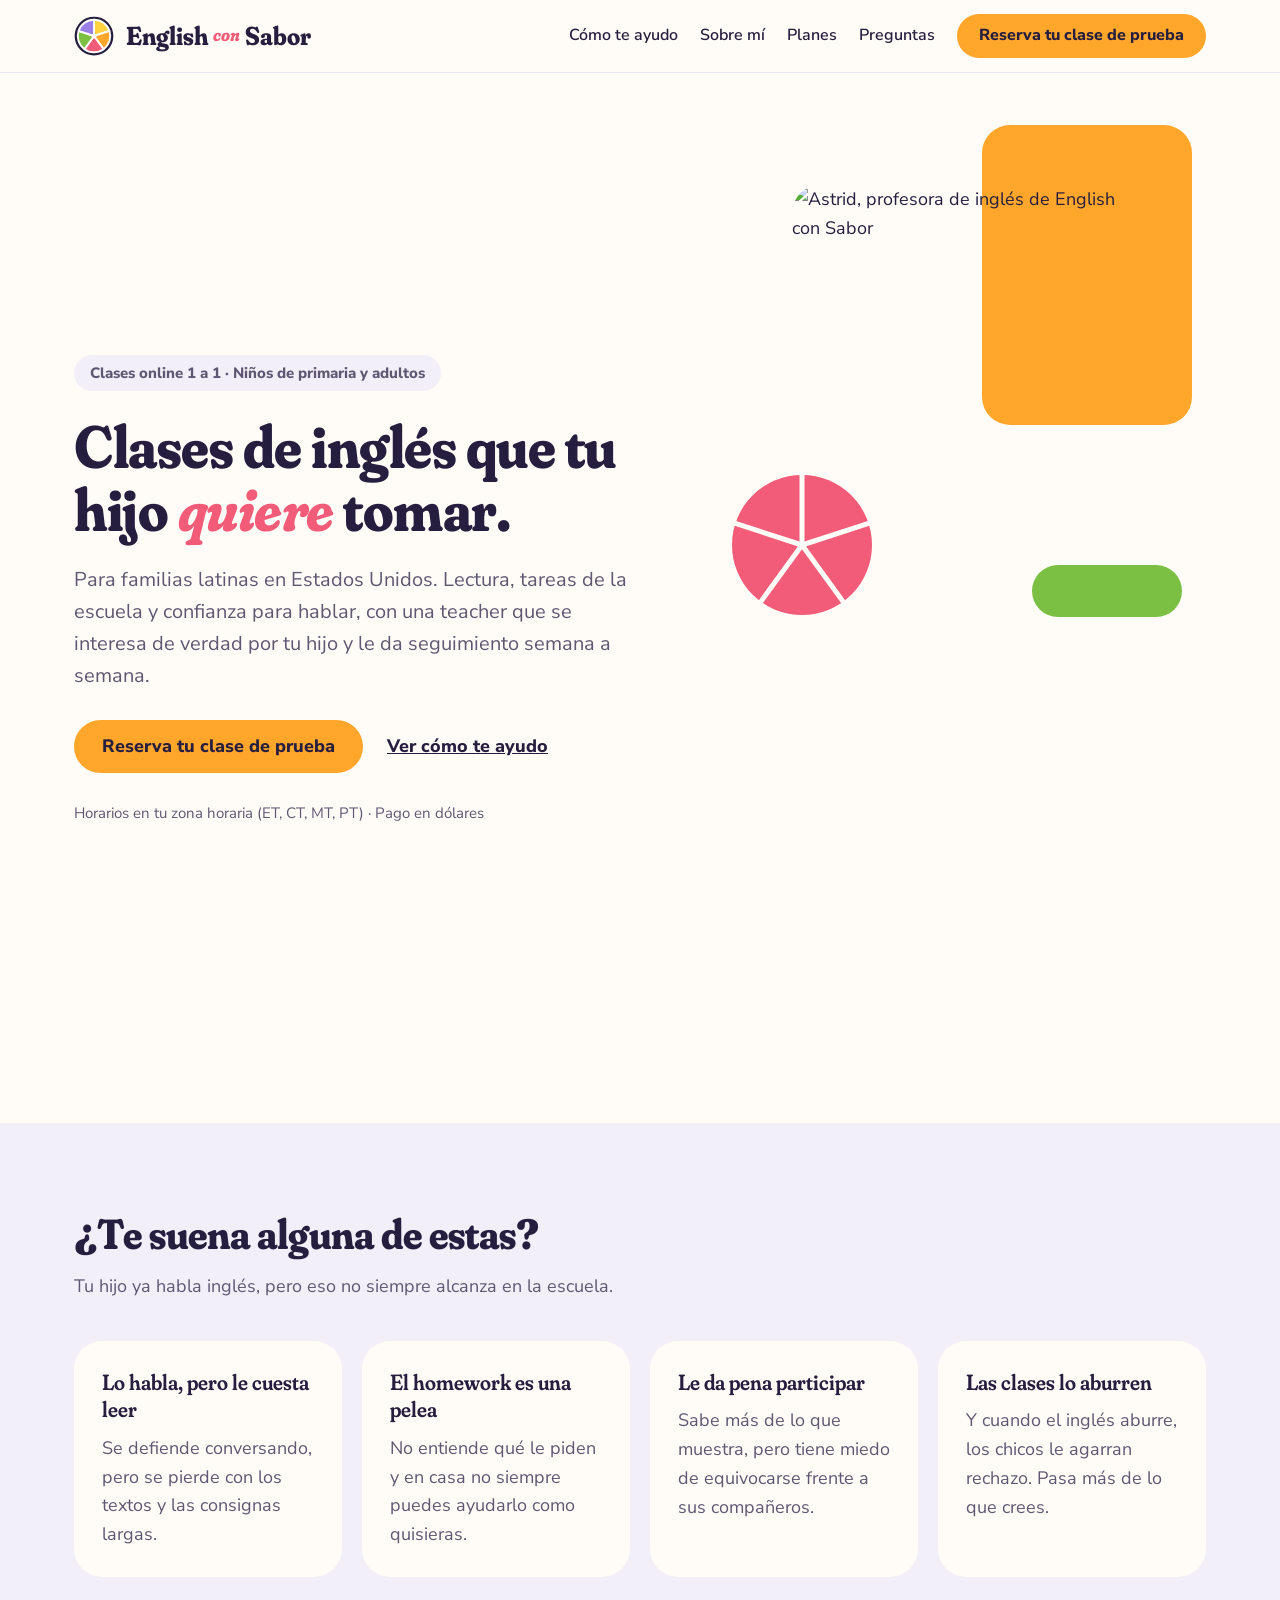
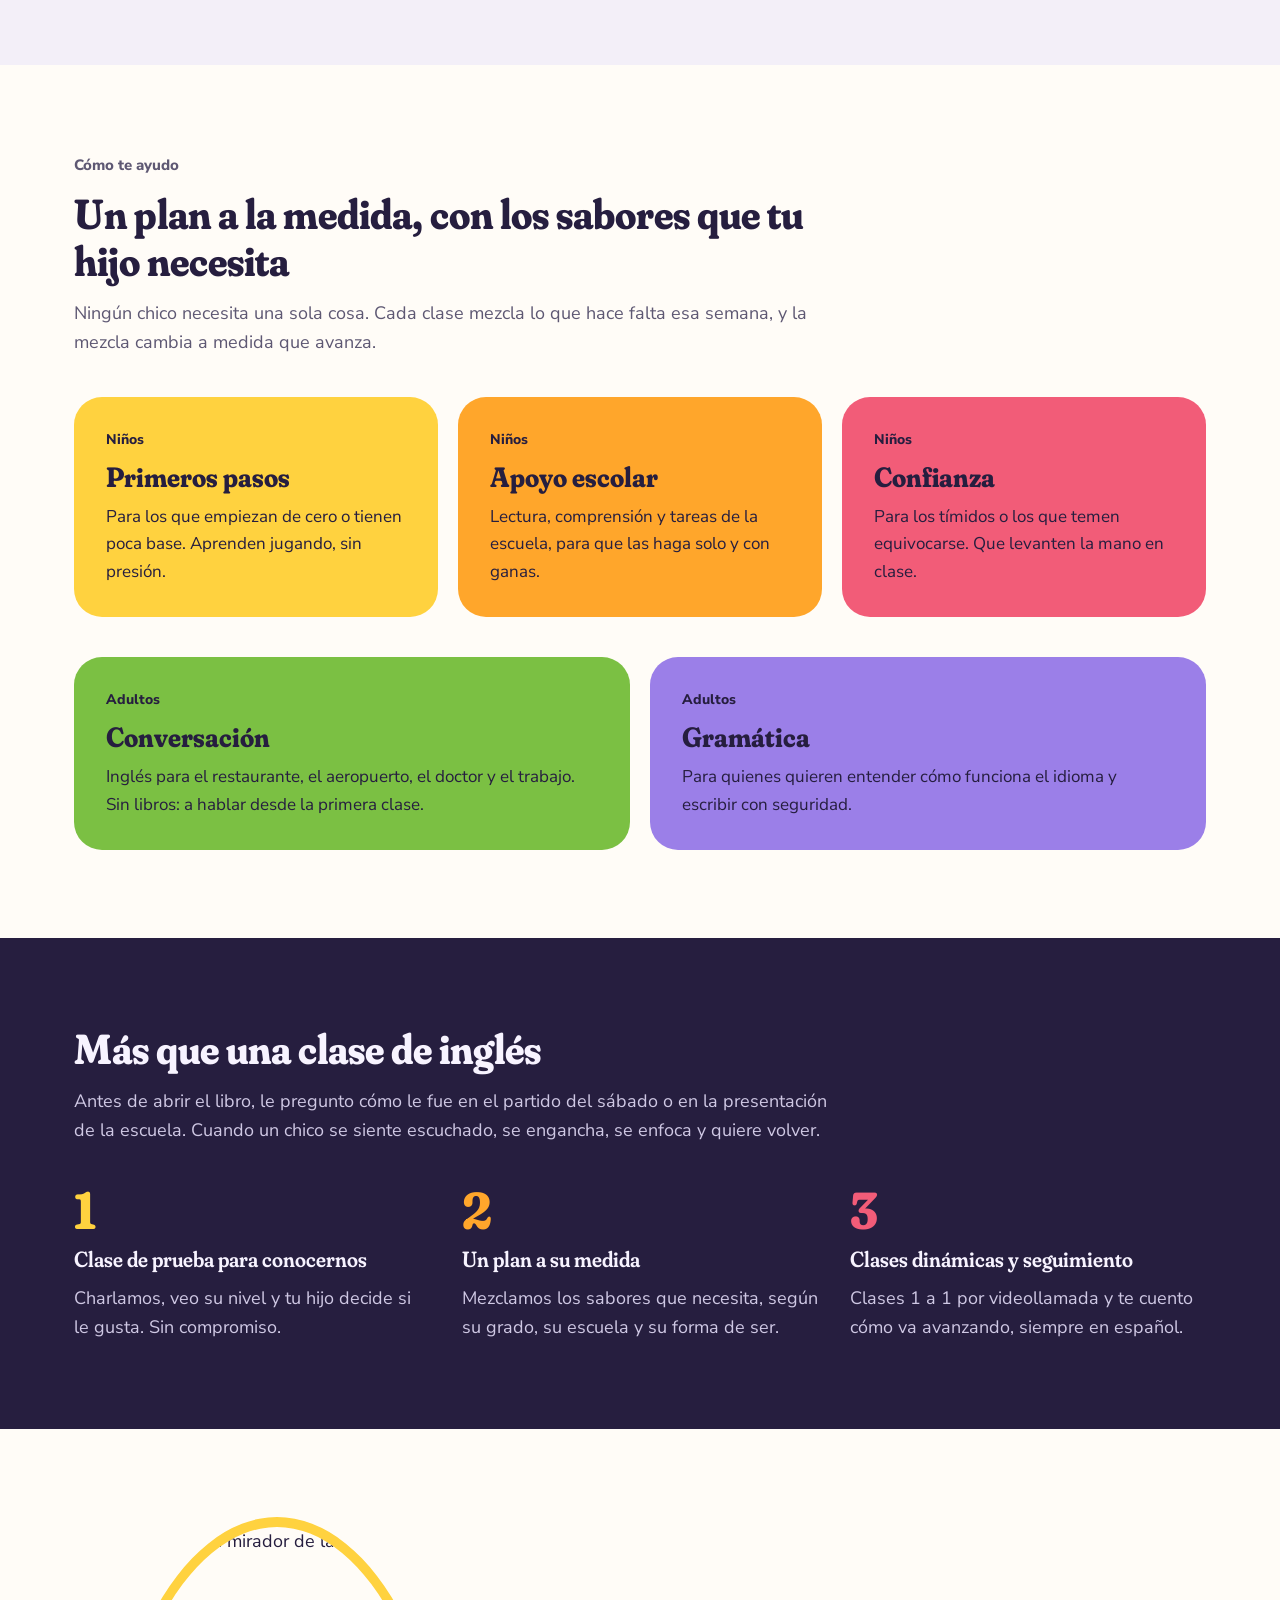
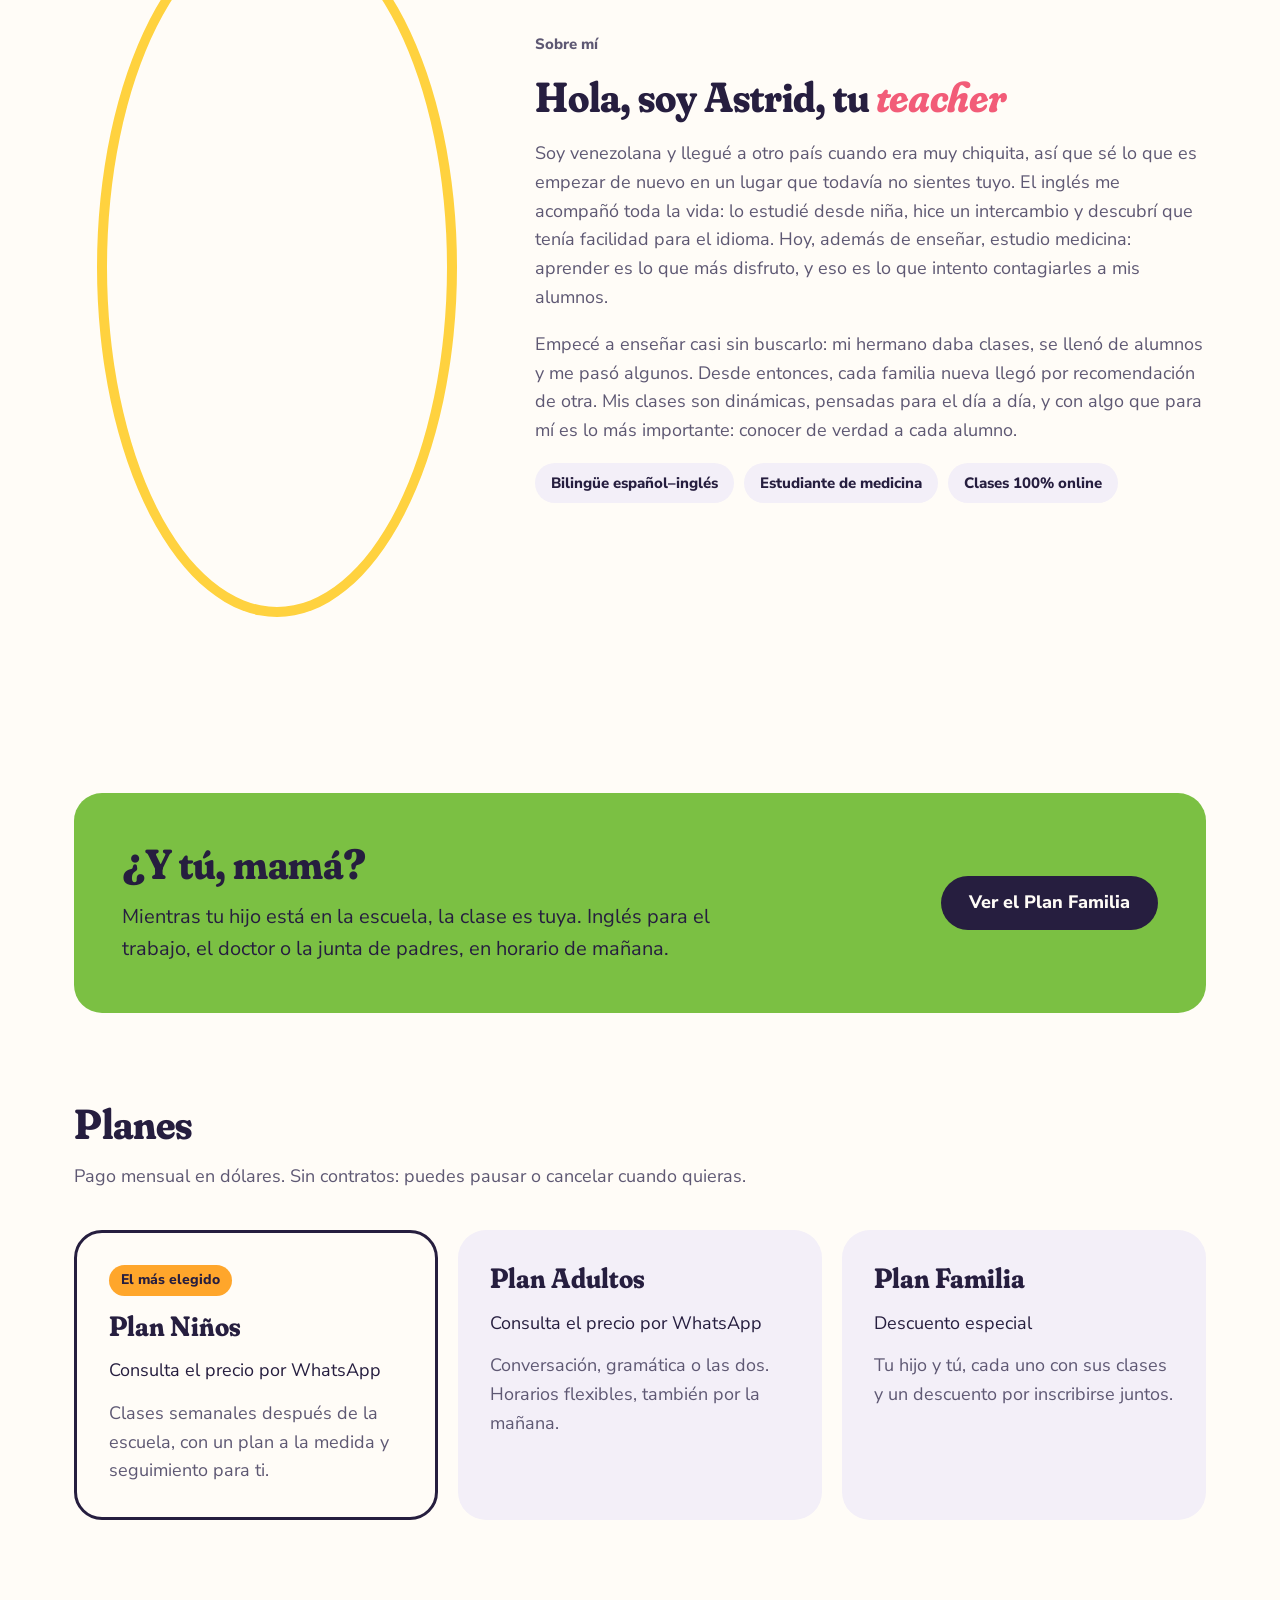
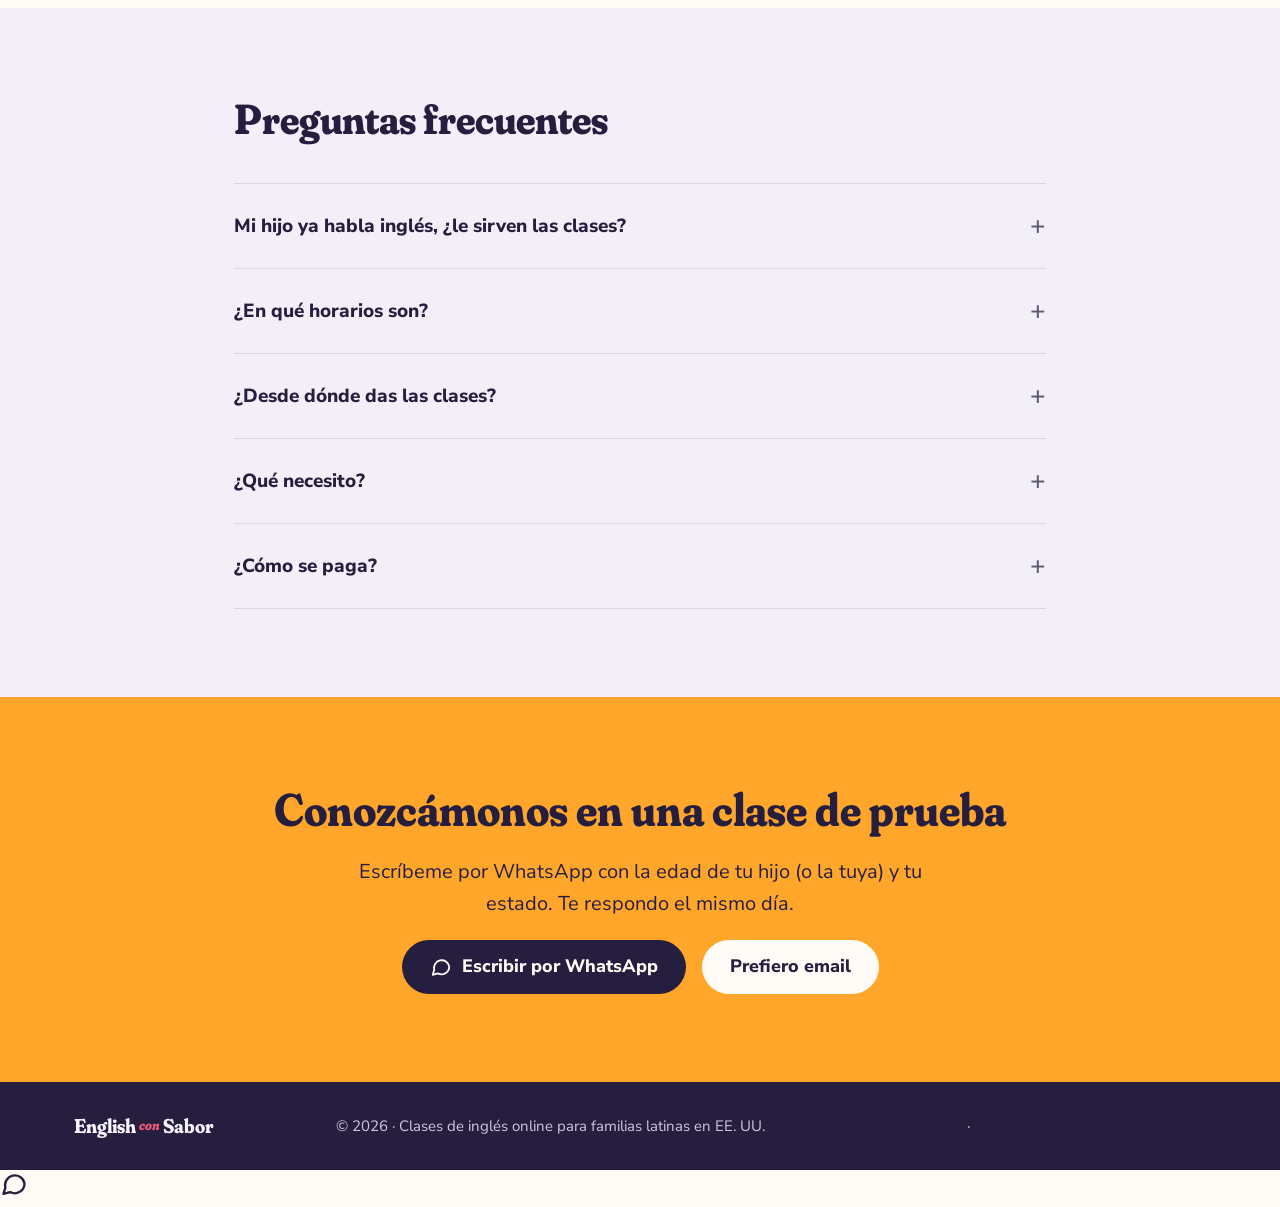
==== commit 1e8a0088: "Agregar WhatsApp y email de contacto, botón flotante de WhatsApp Co-Authored-By: Claude Opus 5.5 <no" ====
--- a/public/index.html
+++ b/public/index.html
@@ -41,6 +41,8 @@
       "areaServed": {"@type": "Country", "name": "United States"},
       "availableLanguage": ["es", "en"],
       "founder": {"@id": "https://englishconsabor.com/#astrid"},
+      "email": "astridcolmenares3177@gmail.com",
+      "telephone": "+54 9 261 611-5009",
       "makesOffer": [
         {"@type": "Offer", "itemOffered": {"@type": "Service", "name": "Clases de inglés online para niños", "description": "Primeros pasos, apoyo escolar y confianza para niños de primaria."}},
         {"@type": "Offer", "itemOffered": {"@type": "Service", "name": "Clases de inglés online para adultos", "description": "Conversación para situaciones reales y gramática."}}
@@ -329,13 +331,11 @@
     <h2 class="h2-lg">Conozcámonos en una clase de prueba</h2>
     <p class="lead-dark">Escríbeme por WhatsApp con la edad de tu hijo (o la tuya) y tu estado. Te respondo el mismo día.</p>
     <div class="actions actions-center">
-      <!-- TODO: número con código de país, sin + ni espacios. Ej: https://wa.me/5491112345678 -->
-      <a href="https://wa.me/NUMERO?text=Hola%20Astrid%2C%20quiero%20reservar%20una%20clase%20de%20prueba" class="btn btn-tinta">
+      <a href="https://wa.me/5492616115009?text=Hola%20Astrid%2C%20quiero%20reservar%20una%20clase%20de%20prueba" class="btn btn-tinta">
         <svg width="22" height="22" viewBox="0 0 24 24" fill="none" stroke="currentColor" stroke-width="2" stroke-linecap="round" stroke-linejoin="round" aria-hidden="true"><path d="M21 11.5a8.4 8.4 0 0 1-12.4 7.4L3 20.5l1.6-5.4A8.4 8.4 0 1 1 21 11.5z"/></svg>
         Escribir por WhatsApp
       </a>
-      <!-- TODO: email -->
-      <a href="mailto:EMAIL" class="btn btn-leche">Prefiero email</a>
+      <a href="mailto:astridcolmenares3177@gmail.com?subject=Clase%20de%20prueba" class="btn btn-leche">Prefiero email</a>
     </div>
   </div>
 </section>
@@ -346,8 +346,13 @@
   <div class="wrap footer-row">
     <span class="wordmark wordmark-light">English <em>con</em> Sabor</span>
     <span>© 2026 · Clases de inglés online para familias latinas en EE. UU.</span>
+    <span class="footer-links"><a href="https://wa.me/5492616115009?text=Hola%20Astrid%2C%20quiero%20reservar%20una%20clase%20de%20prueba">WhatsApp</a> · <a href="mailto:astridcolmenares3177@gmail.com">astridcolmenares3177@gmail.com</a></span>
   </div>
 </footer>
+
+<a href="https://wa.me/5492616115009?text=Hola%20Astrid%2C%20quiero%20reservar%20una%20clase%20de%20prueba" class="wa-float" aria-label="Escribir por WhatsApp">
+  <svg width="28" height="28" viewBox="0 0 24 24" fill="none" stroke="currentColor" stroke-width="2" stroke-linecap="round" stroke-linejoin="round" aria-hidden="true"><path d="M21 11.5a8.4 8.4 0 0 1-12.4 7.4L3 20.5l1.6-5.4A8.4 8.4 0 1 1 21 11.5z"/></svg>
+</a>
 
 </body>
 </html>
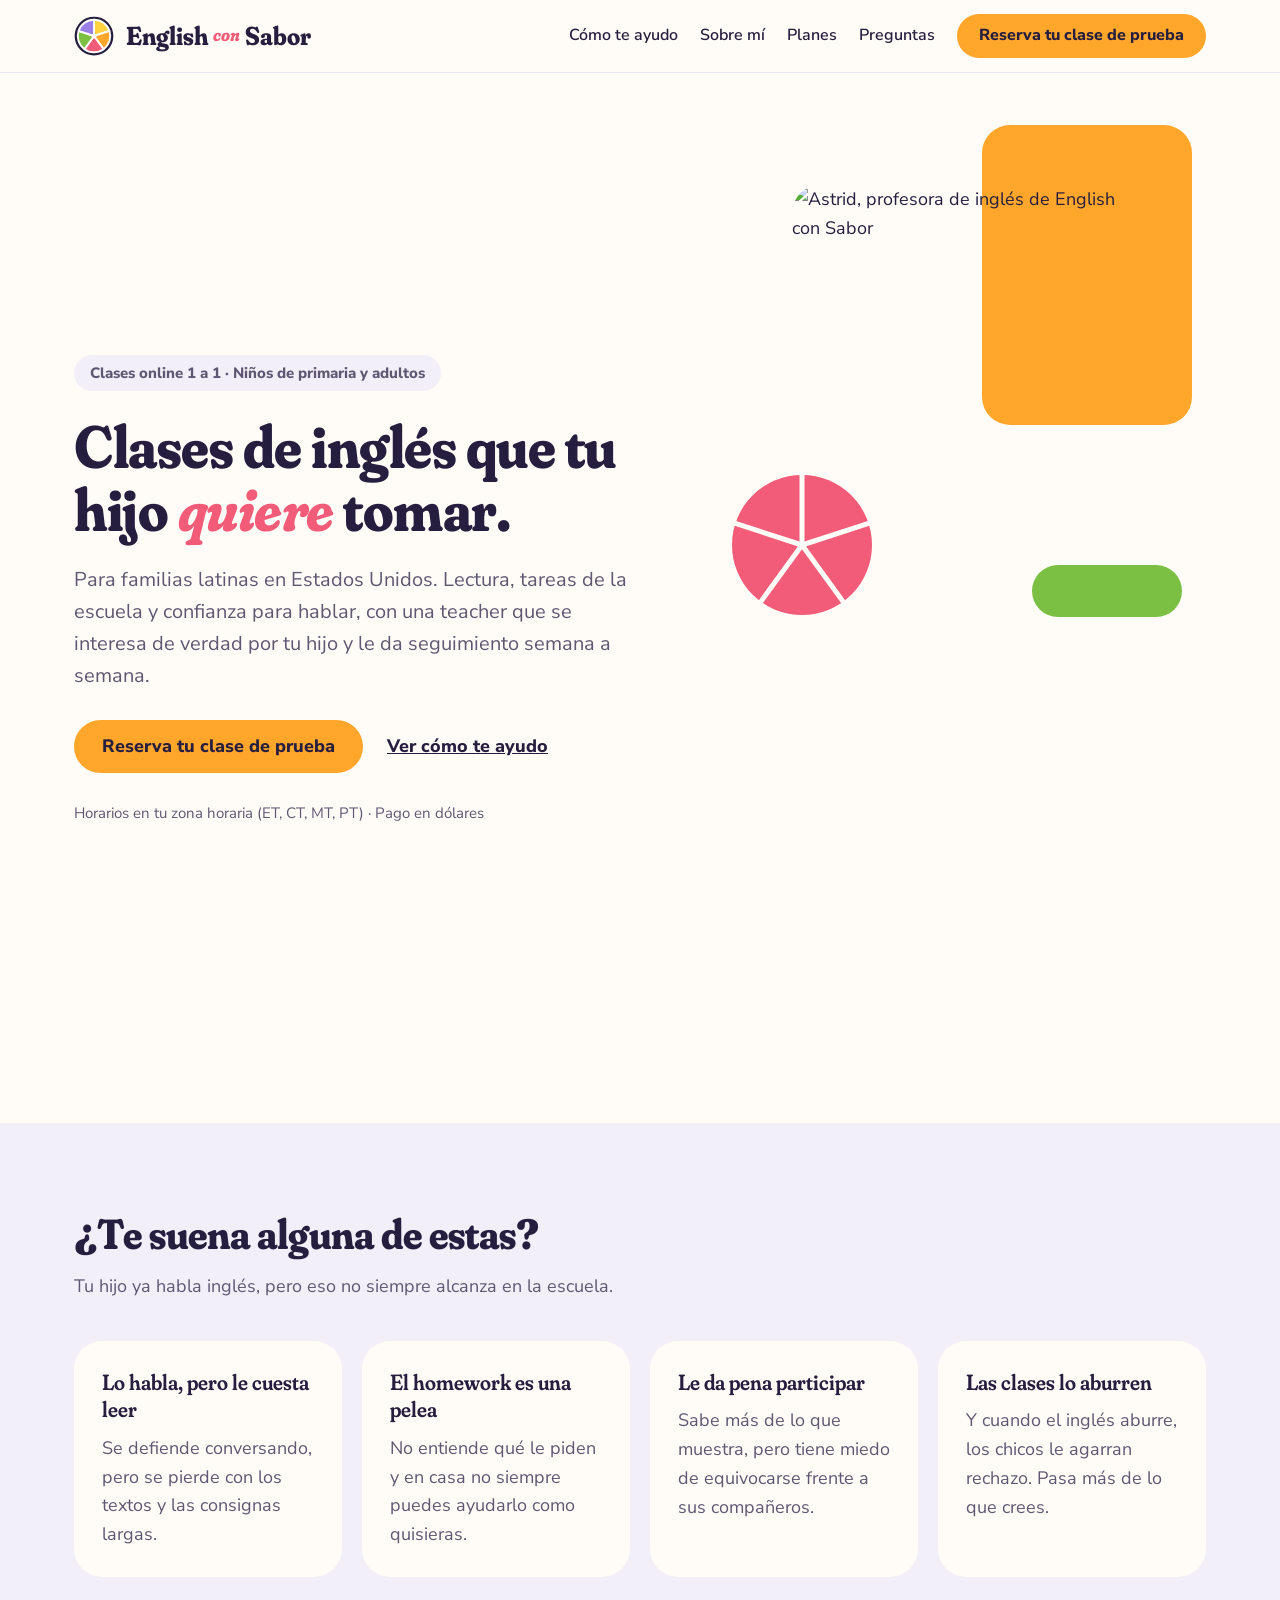
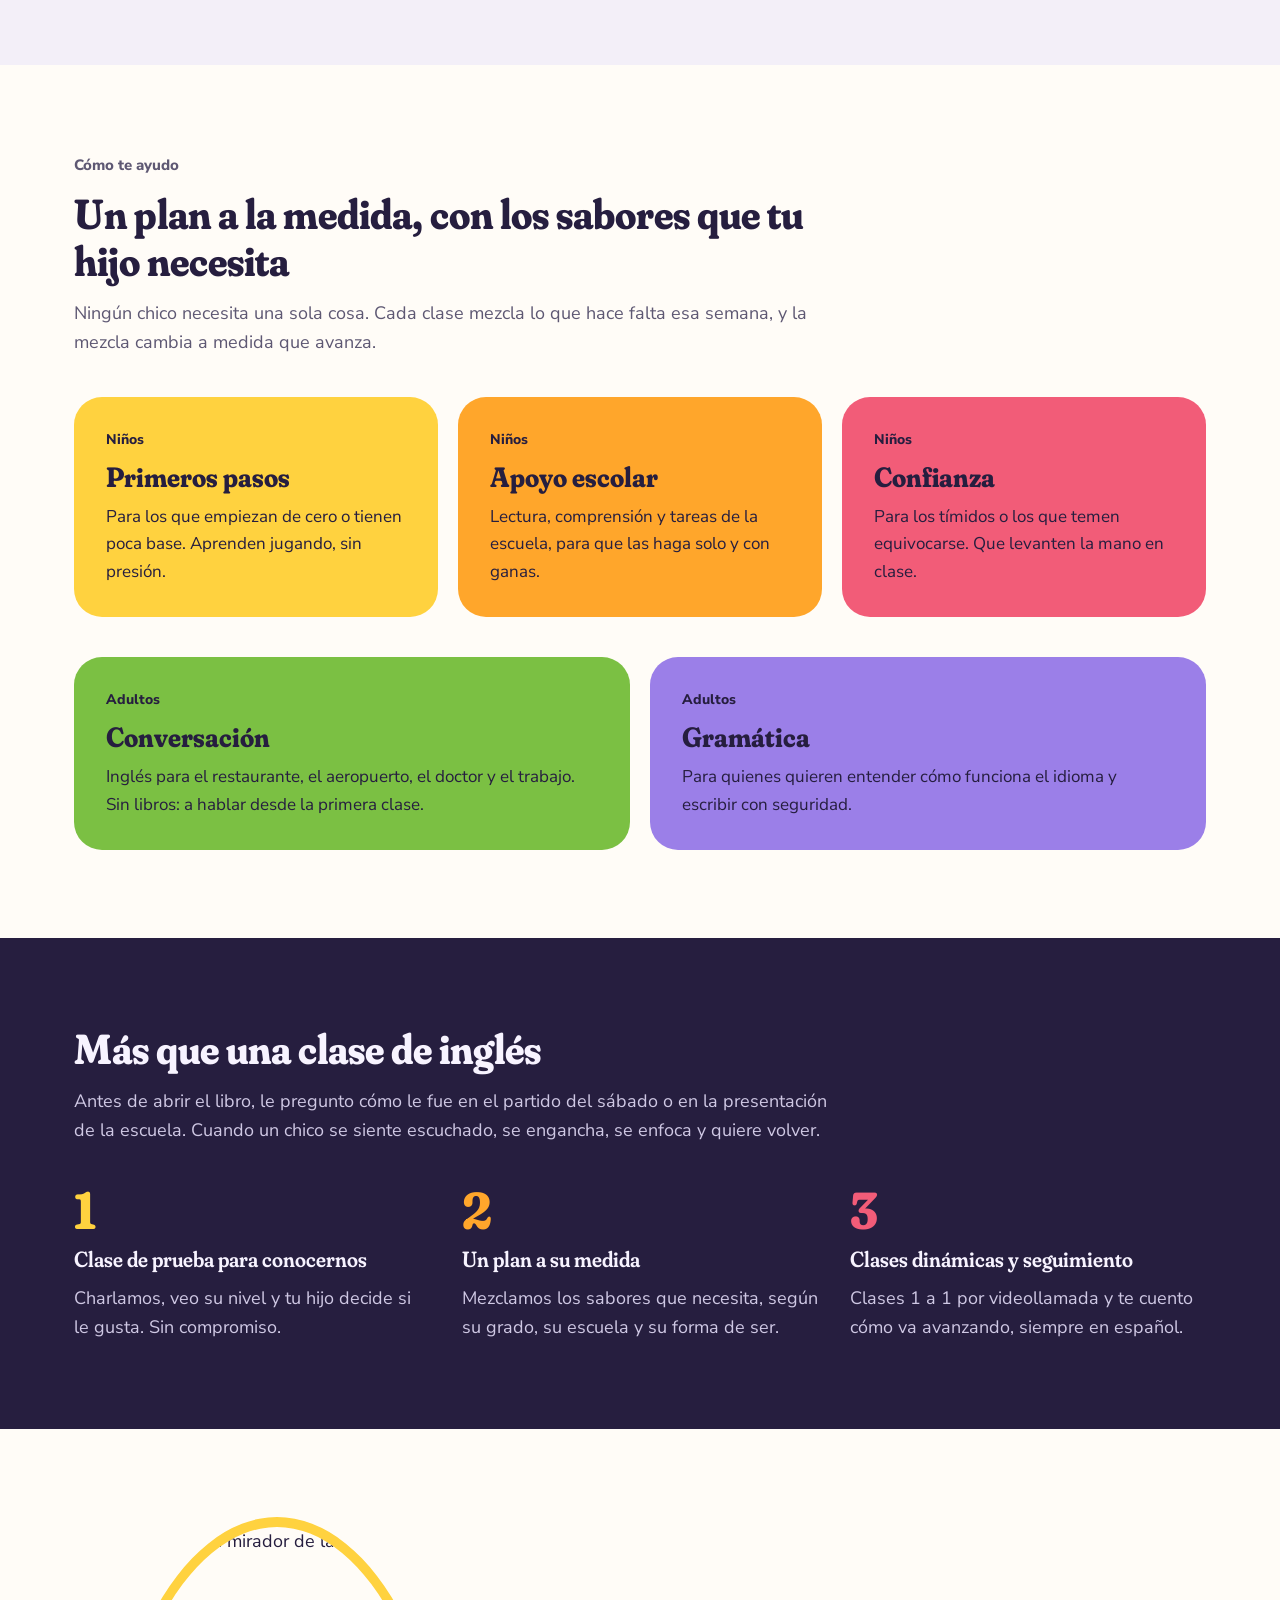
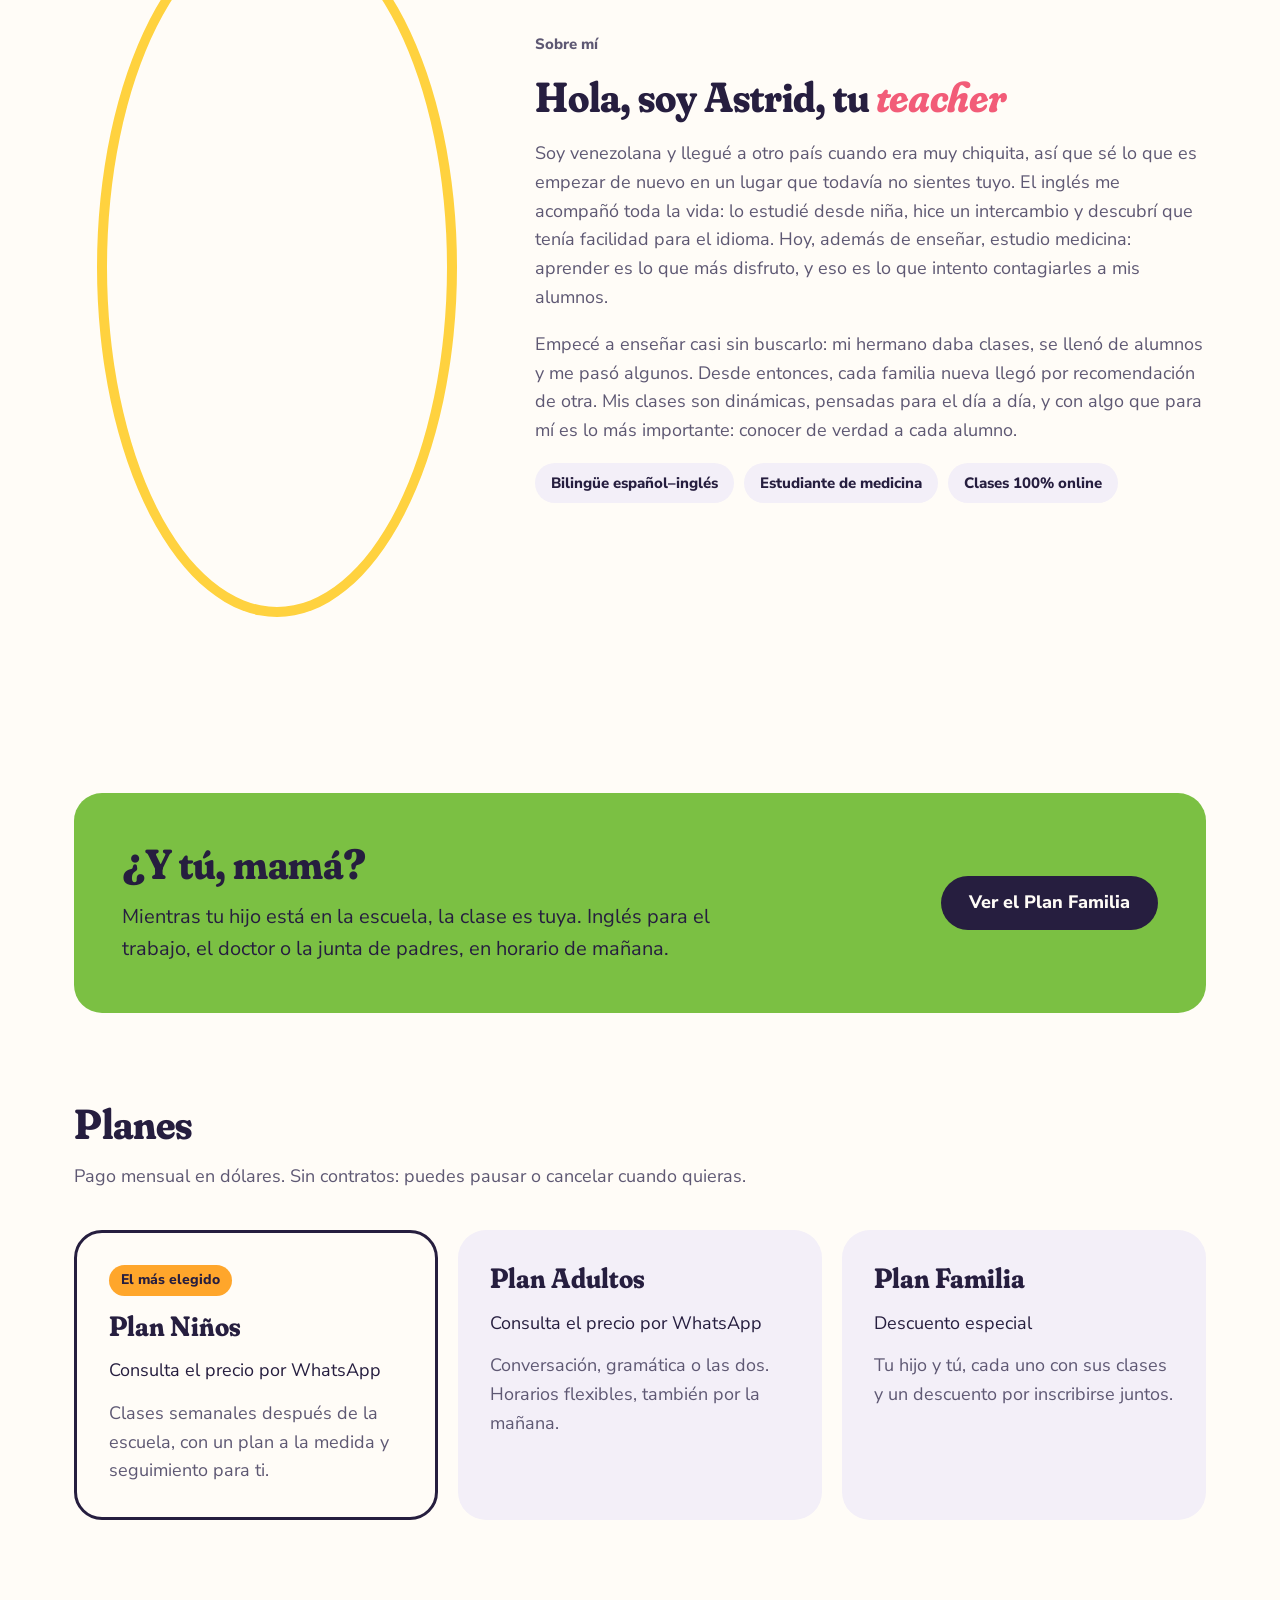
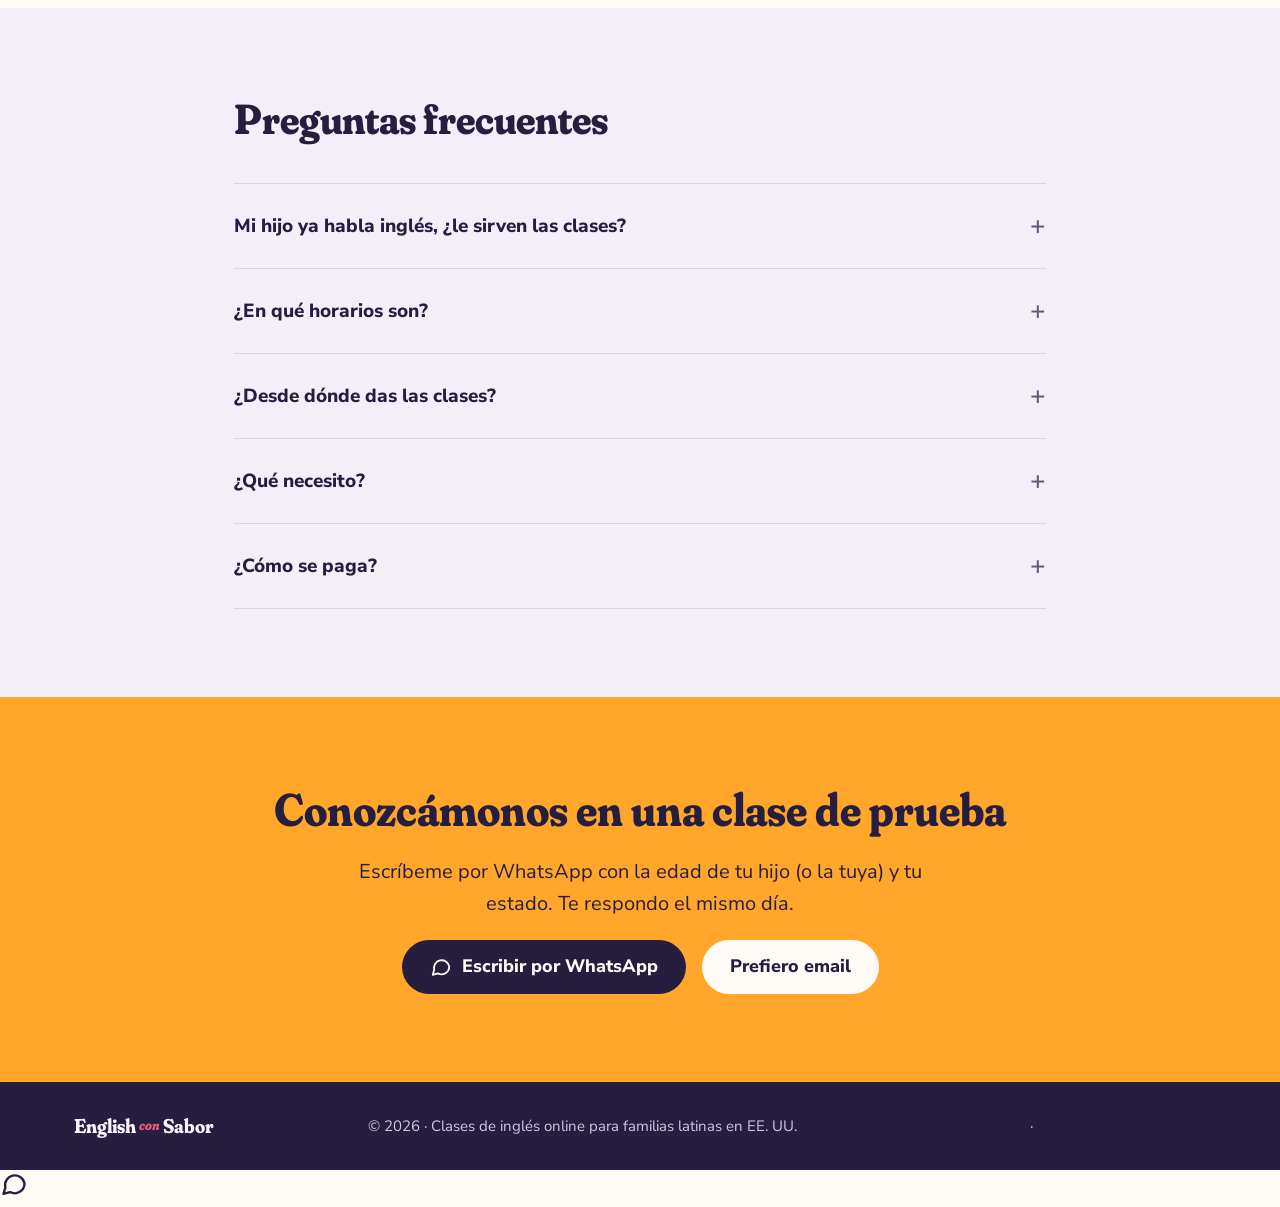
==== commit 3b330cb0: "Cambiar email de contacto a astridlessons@gmail.com Co-Authored-By: Claude Opus 5.5 <noreply@anthrop" ====
--- a/public/index.html
+++ b/public/index.html
@@ -41,7 +41,7 @@
       "areaServed": {"@type": "Country", "name": "United States"},
       "availableLanguage": ["es", "en"],
       "founder": {"@id": "https://englishconsabor.com/#astrid"},
-      "email": "astridcolmenares3177@gmail.com",
+      "email": "astridlessons@gmail.com",
       "telephone": "+54 9 261 611-5009",
       "makesOffer": [
         {"@type": "Offer", "itemOffered": {"@type": "Service", "name": "Clases de inglés online para niños", "description": "Primeros pasos, apoyo escolar y confianza para niños de primaria."}},
@@ -335,7 +335,7 @@
         <svg width="22" height="22" viewBox="0 0 24 24" fill="none" stroke="currentColor" stroke-width="2" stroke-linecap="round" stroke-linejoin="round" aria-hidden="true"><path d="M21 11.5a8.4 8.4 0 0 1-12.4 7.4L3 20.5l1.6-5.4A8.4 8.4 0 1 1 21 11.5z"/></svg>
         Escribir por WhatsApp
       </a>
-      <a href="mailto:astridcolmenares3177@gmail.com?subject=Clase%20de%20prueba" class="btn btn-leche">Prefiero email</a>
+      <a href="mailto:astridlessons@gmail.com?subject=Clase%20de%20prueba" class="btn btn-leche">Prefiero email</a>
     </div>
   </div>
 </section>
@@ -346,7 +346,7 @@
   <div class="wrap footer-row">
     <span class="wordmark wordmark-light">English <em>con</em> Sabor</span>
     <span>© 2026 · Clases de inglés online para familias latinas en EE. UU.</span>
-    <span class="footer-links"><a href="https://wa.me/5492616115009?text=Hola%20Astrid%2C%20quiero%20reservar%20una%20clase%20de%20prueba">WhatsApp</a> · <a href="mailto:astridcolmenares3177@gmail.com">astridcolmenares3177@gmail.com</a></span>
+    <span class="footer-links"><a href="https://wa.me/5492616115009?text=Hola%20Astrid%2C%20quiero%20reservar%20una%20clase%20de%20prueba">WhatsApp</a> · <a href="mailto:astridlessons@gmail.com">astridlessons@gmail.com</a></span>
   </div>
 </footer>
 
